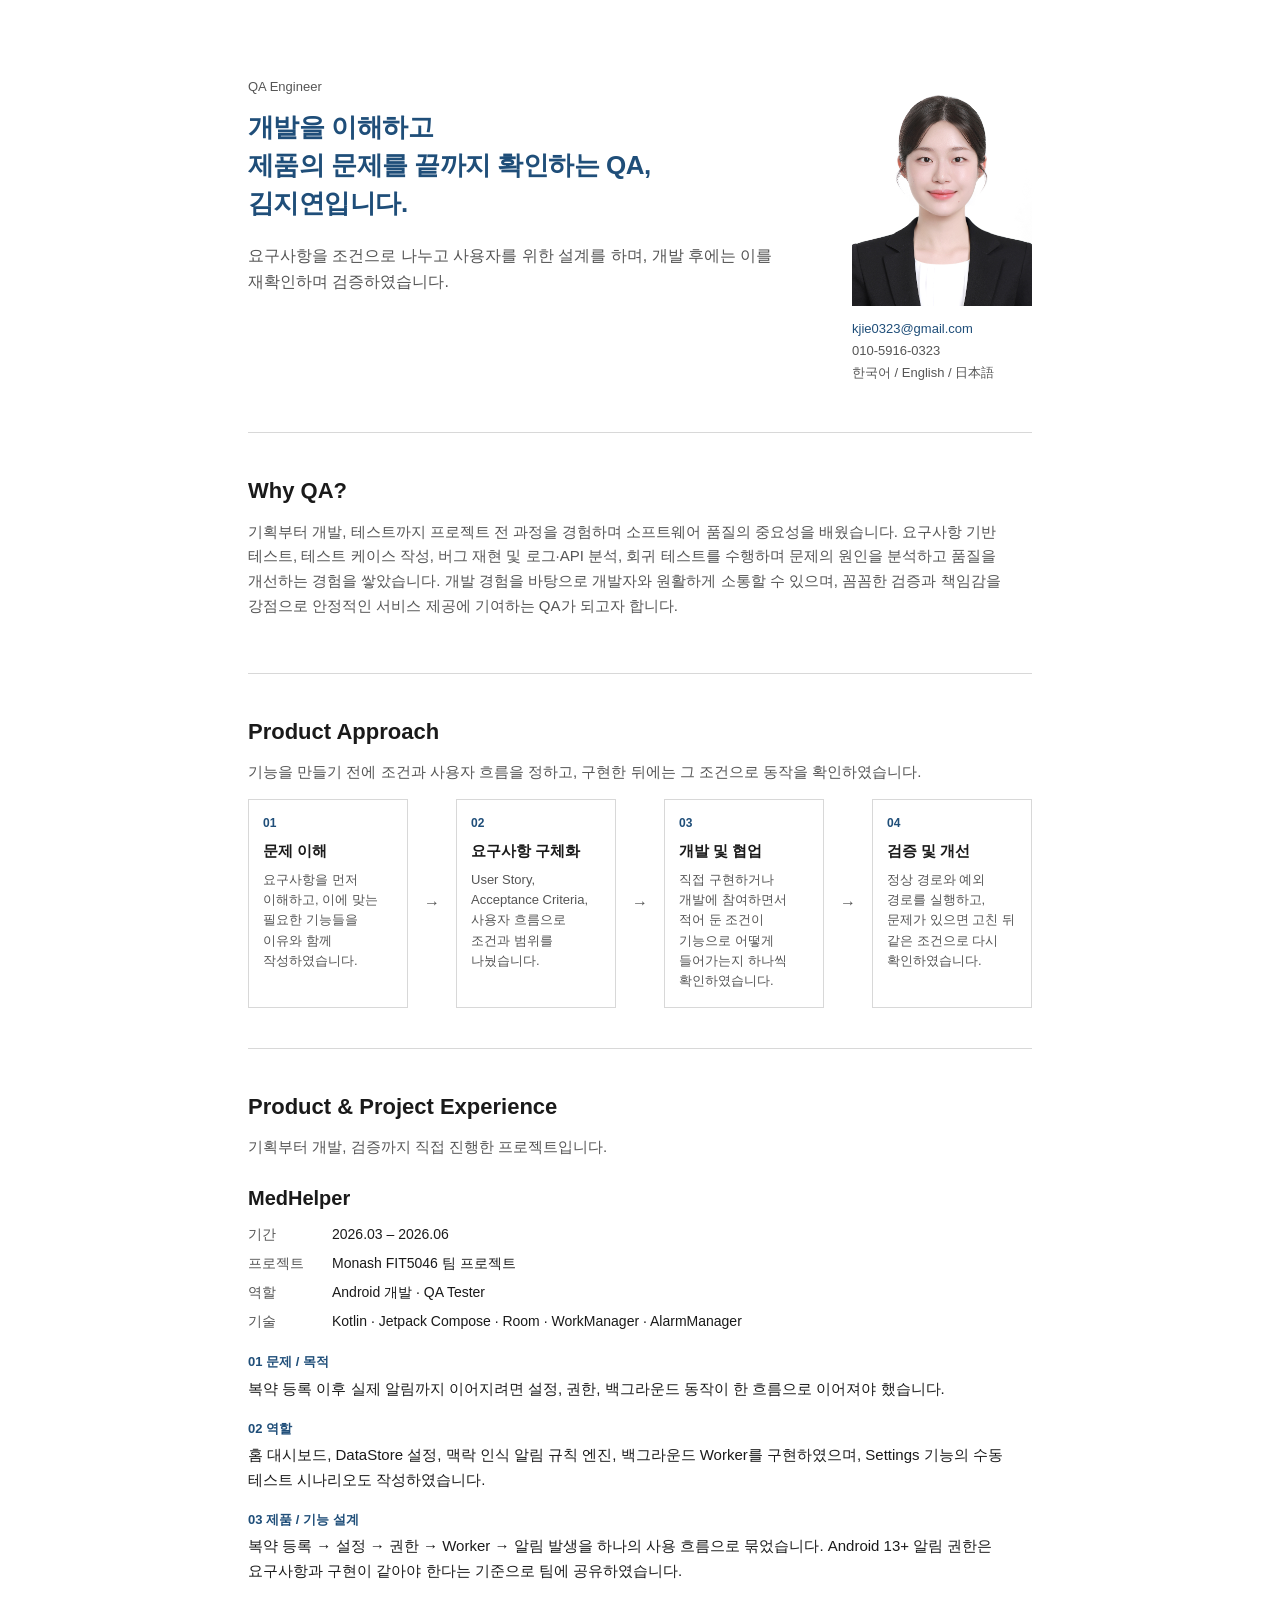
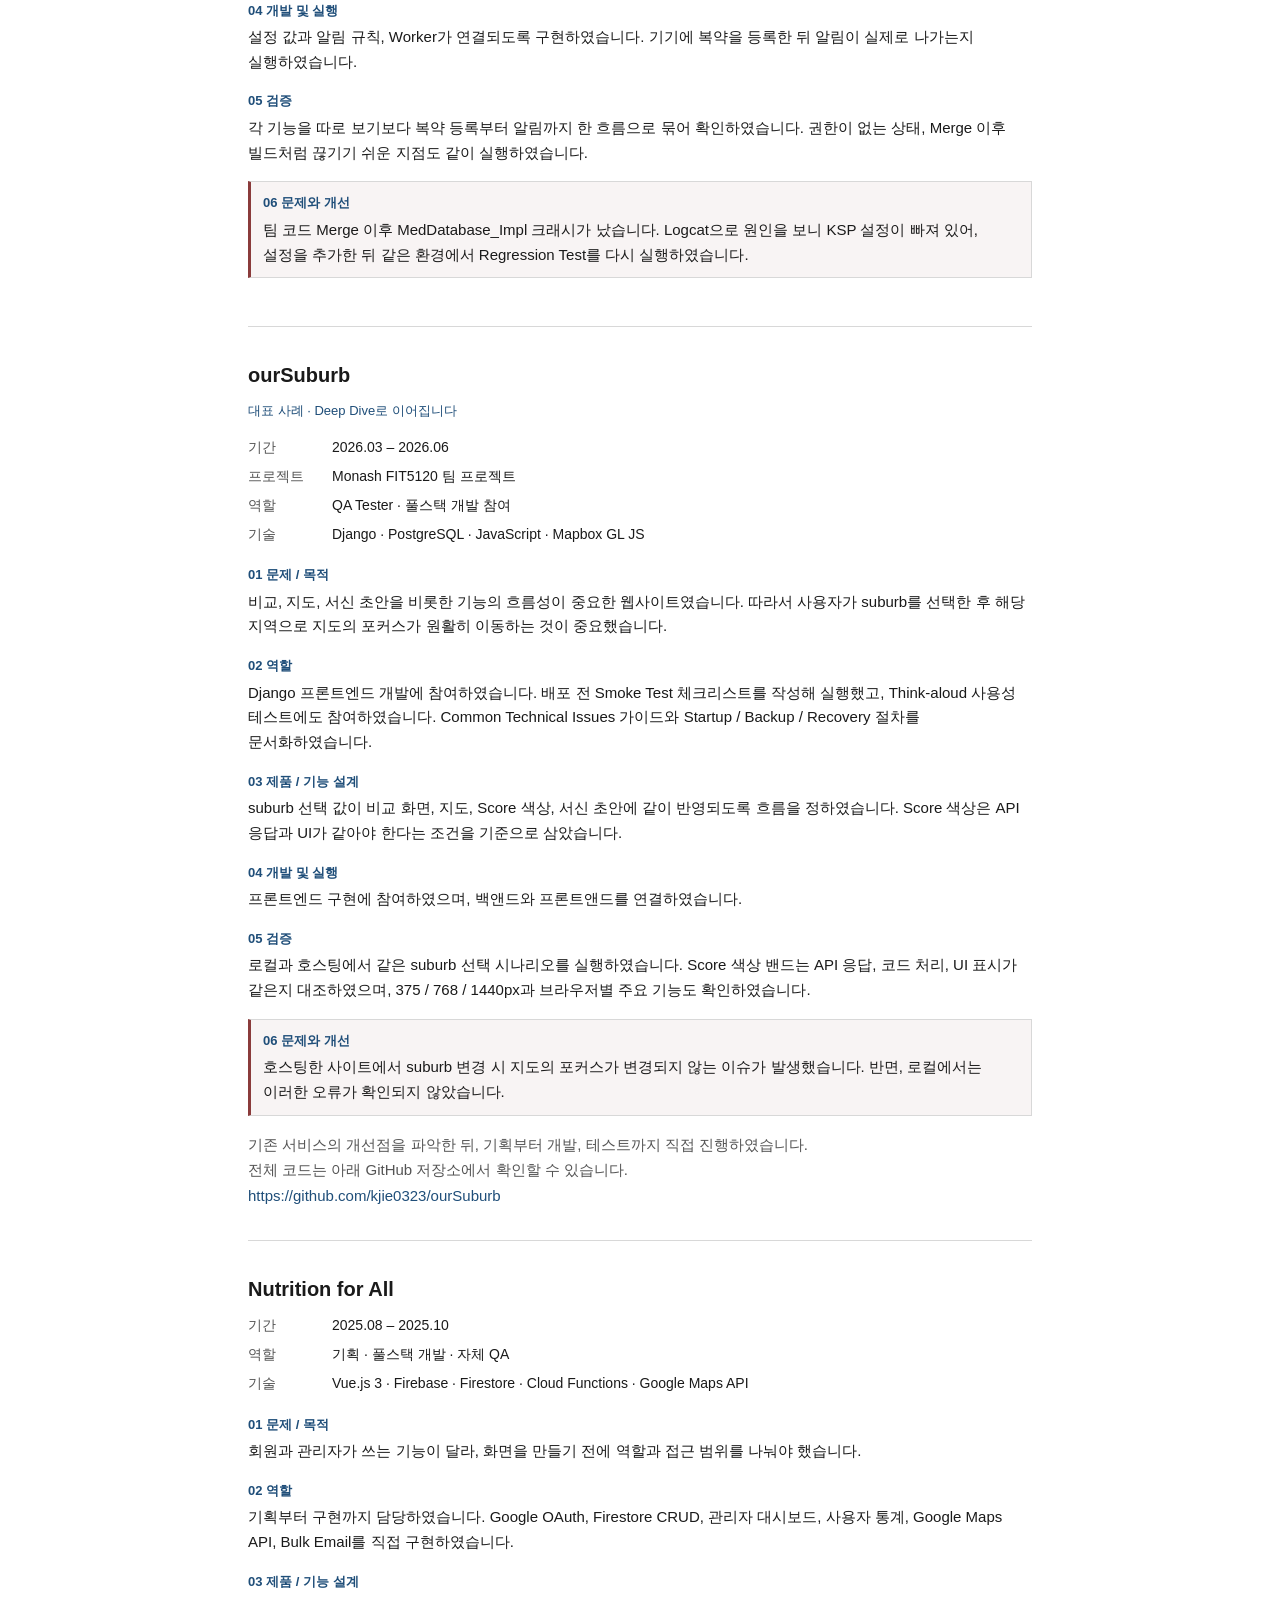
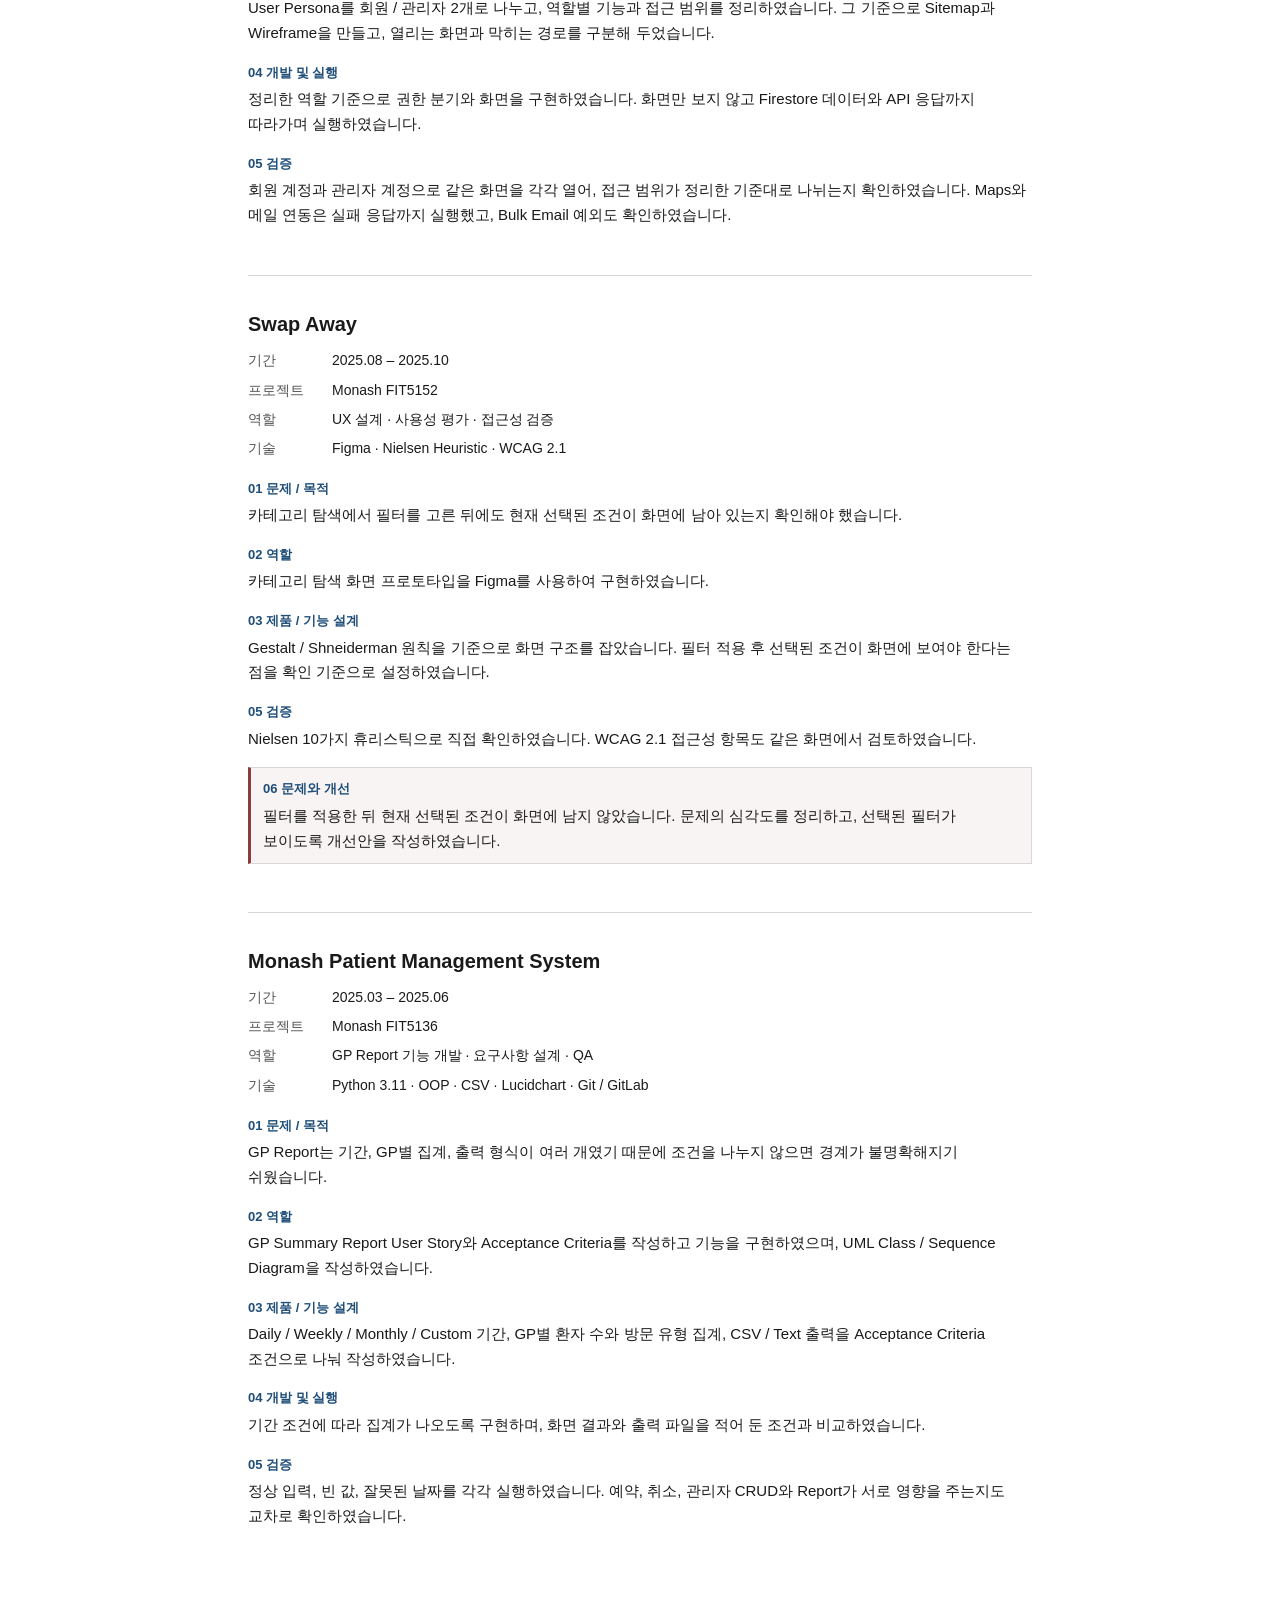
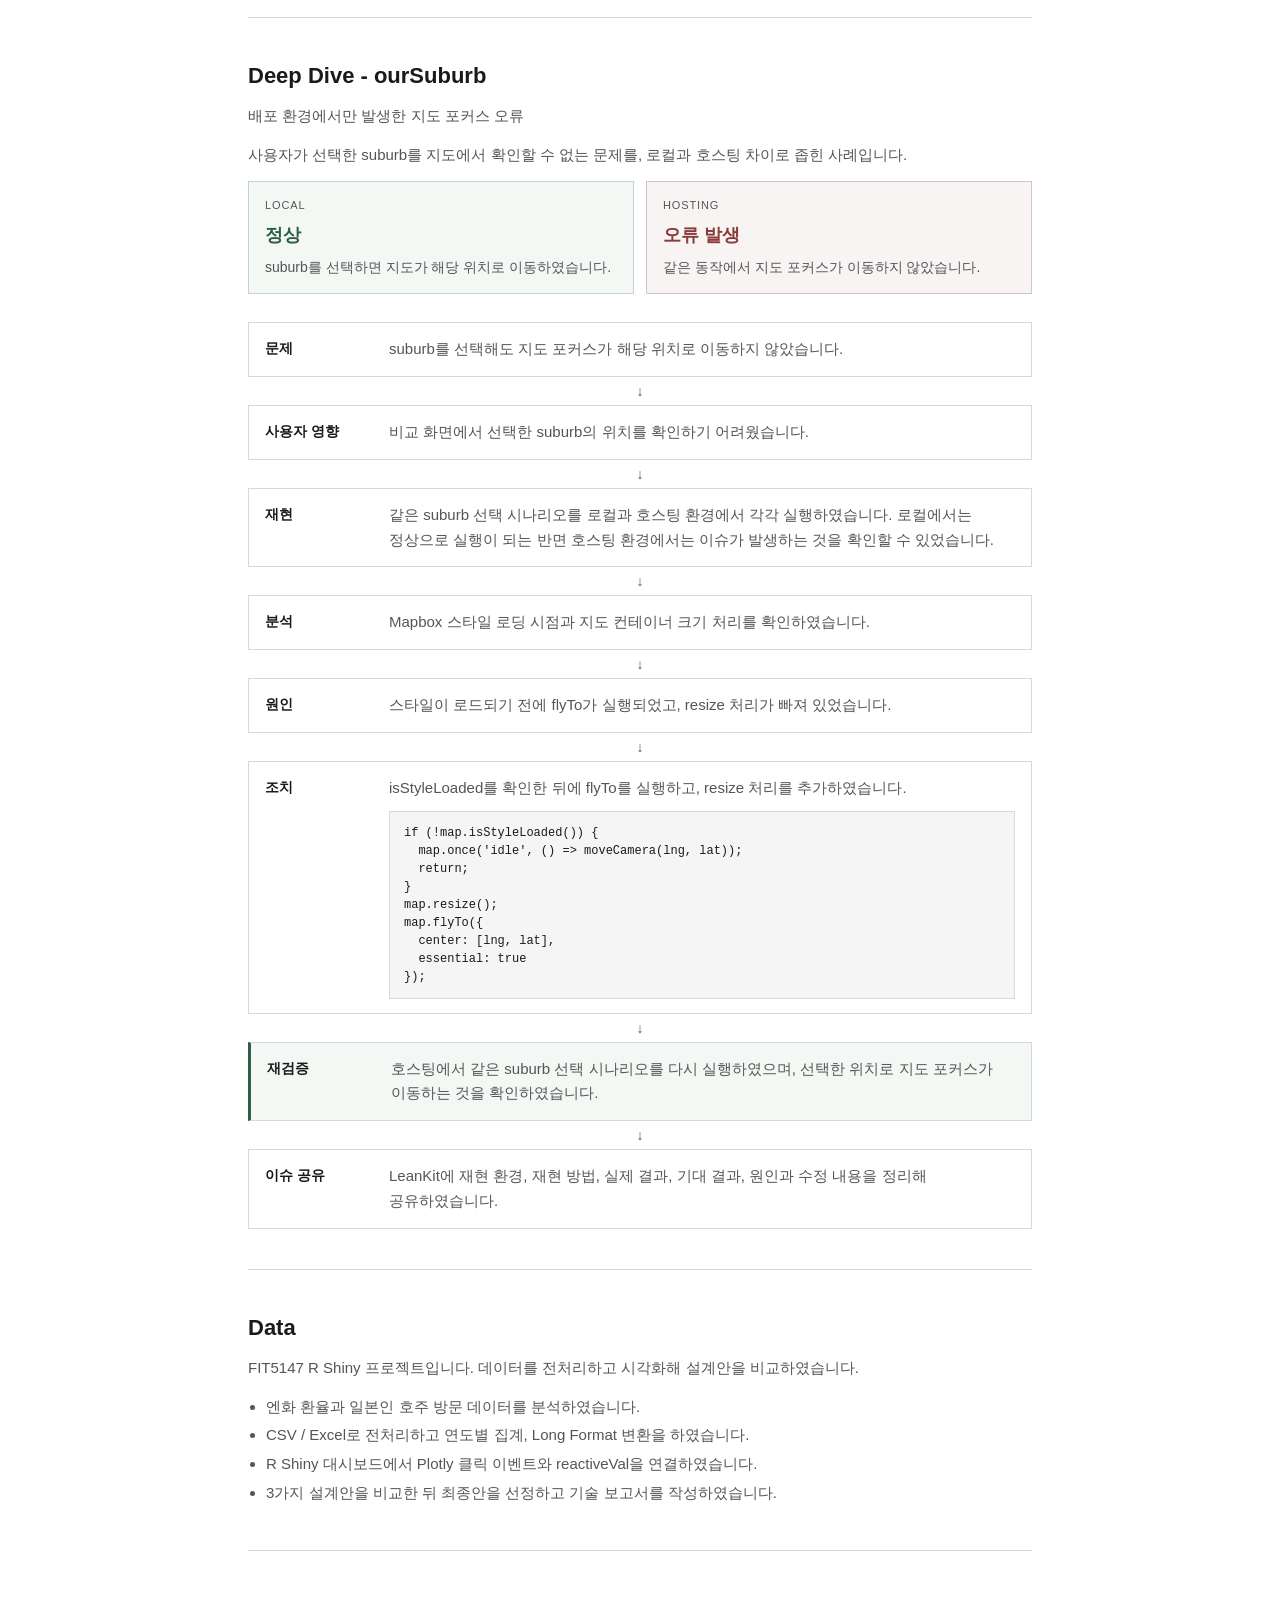
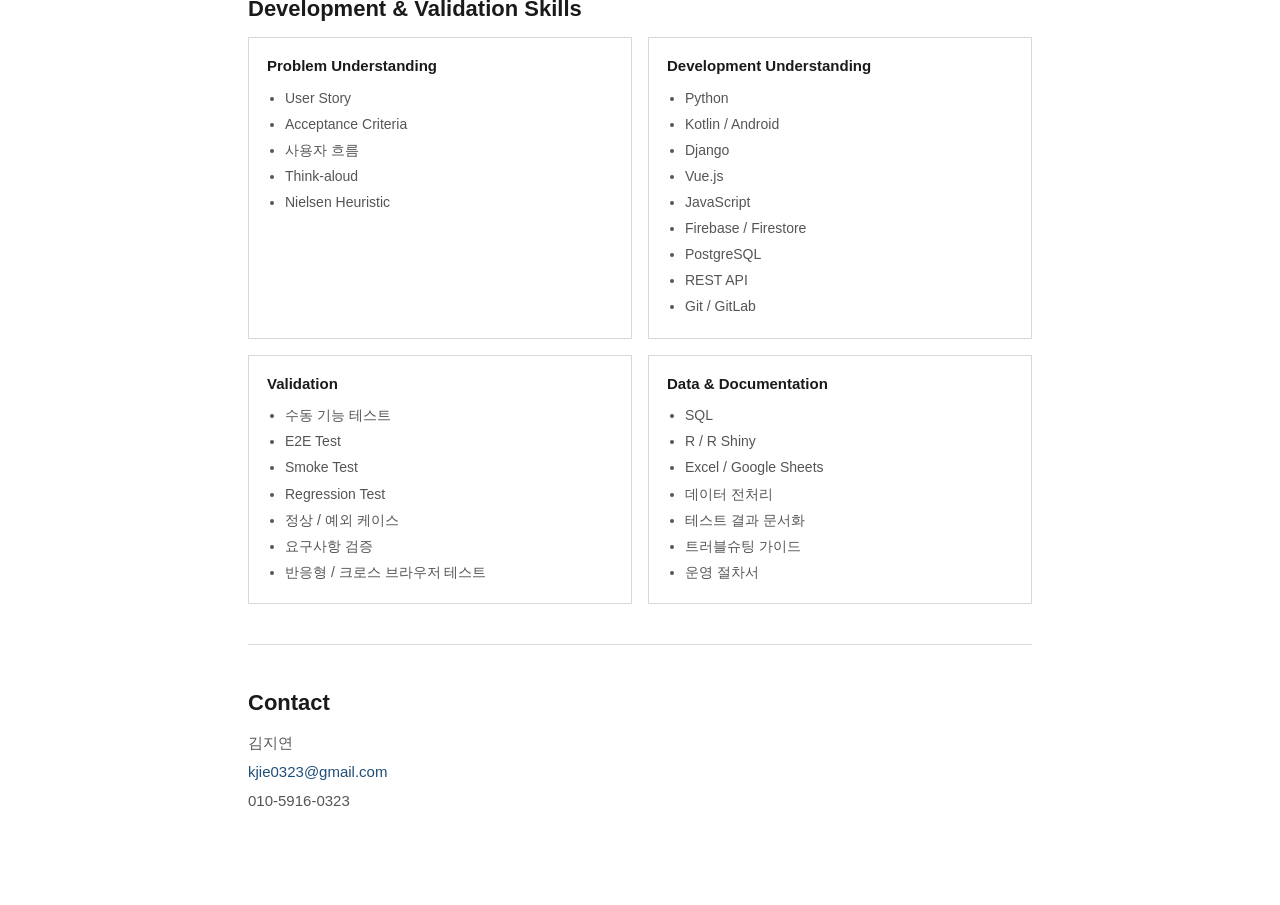
==== po.html @ 4639b654 "Publish the updated QA portfolio with Why QA copy." ====
<!DOCTYPE html>
<html lang="ko">
<head>
  <meta charset="UTF-8">
  <meta name="viewport" content="width=device-width, initial-scale=1">
  <title>김지연 — QA Engineer</title>
  <link rel="stylesheet" href="po.css">
</head>
<body>
  <div class="page">
    <header class="hero">
      <div class="hero-copy">
        <p class="hero-label">QA Engineer</p>
        <h1>개발을 이해하고<br>제품의 문제를 끝까지 확인하는 QA,<br>김지연입니다.</h1>
        <p class="lead">요구사항을 조건으로 나누고 사용자를 위한 설계를 하며, 개발 후에는 이를 재확인하며 검증하였습니다.</p>
      </div>
      <aside class="hero-aside">
        <img src="images/jiyeon.jpg" alt="김지연">
        <ul class="hero-links">
          <li><a href="mailto:kjie0323@gmail.com">kjie0323@gmail.com</a></li>
          <li>010-5916-0323</li>
          <li>한국어 / English / 日本語</li>
        </ul>
      </aside>
    </header>

    <section id="why-qa">
      <h2>Why QA?</h2>
      <p>기획부터 개발, 테스트까지 프로젝트 전 과정을 경험하며 소프트웨어 품질의 중요성을 배웠습니다. 요구사항 기반 테스트, 테스트 케이스 작성, 버그 재현 및 로그·API 분석, 회귀 테스트를 수행하며 문제의 원인을 분석하고 품질을 개선하는 경험을 쌓았습니다. 개발 경험을 바탕으로 개발자와 원활하게 소통할 수 있으며, 꼼꼼한 검증과 책임감을 강점으로 안정적인 서비스 제공에 기여하는 QA가 되고자 합니다.</p>
    </section>

    <section id="approach">
      <h2>Product Approach</h2>
      <p class="intro">기능을 만들기 전에 조건과 사용자 흐름을 정하고, 구현한 뒤에는 그 조건으로 동작을 확인하였습니다.</p>
      <div class="process">
        <div class="process-step">
          <span class="process-num">01</span>
          <h3>문제 이해</h3>
          <p>요구사항을 먼저 이해하고, 이에 맞는 필요한 기능들을 이유와 함께 작성하였습니다.</p>
        </div>
        <div class="process-arrow" aria-hidden="true">→</div>
        <div class="process-step">
          <span class="process-num">02</span>
          <h3>요구사항 구체화</h3>
          <p>User Story, Acceptance Criteria, 사용자 흐름으로 조건과 범위를 나눴습니다.</p>
        </div>
        <div class="process-arrow" aria-hidden="true">→</div>
        <div class="process-step">
          <span class="process-num">03</span>
          <h3>개발 및 협업</h3>
          <p>직접 구현하거나 개발에 참여하면서 적어 둔 조건이 기능으로 어떻게 들어가는지 하나씩 확인하였습니다.</p>
        </div>
        <div class="process-arrow" aria-hidden="true">→</div>
        <div class="process-step">
          <span class="process-num">04</span>
          <h3>검증 및 개선</h3>
          <p>정상 경로와 예외 경로를 실행하고, 문제가 있으면 고친 뒤 같은 조건으로 다시 확인하였습니다.</p>
        </div>
      </div>
    </section>

    <section id="experience">
      <h2>Product &amp; Project Experience</h2>
      <p class="intro">기획부터 개발, 검증까지 직접 진행한 프로젝트입니다.</p>

      <article class="project">
        <h3>MedHelper</h3>
        <dl class="meta">
          <dt>기간</dt><dd>2026.03 – 2026.06</dd>
          <dt>프로젝트</dt><dd>Monash FIT5046 팀 프로젝트</dd>
          <dt>역할</dt><dd>Android 개발 · QA Tester</dd>
          <dt>기술</dt><dd>Kotlin · Jetpack Compose · Room · WorkManager · AlarmManager</dd>
        </dl>
        <div class="block">
          <h4>01 문제 / 목적</h4>
          <p>복약 등록 이후 실제 알림까지 이어지려면 설정, 권한, 백그라운드 동작이 한 흐름으로 이어져야 했습니다.</p>
        </div>
        <div class="block">
          <h4>02 역할</h4>
          <p>홈 대시보드, DataStore 설정, 맥락 인식 알림 규칙 엔진, 백그라운드 Worker를 구현하였으며, Settings 기능의 수동 테스트 시나리오도 작성하였습니다.</p>
        </div>
        <div class="block">
          <h4>03 제품 / 기능 설계</h4>
          <p>복약 등록 → 설정 → 권한 → Worker → 알림 발생을 하나의 사용 흐름으로 묶었습니다. Android 13+ 알림 권한은 요구사항과 구현이 같아야 한다는 기준으로 팀에 공유하였습니다.</p>
        </div>
        <div class="block">
          <h4>04 개발 및 실행</h4>
          <p>설정 값과 알림 규칙, Worker가 연결되도록 구현하였습니다. 기기에 복약을 등록한 뒤 알림이 실제로 나가는지 실행하였습니다.</p>
        </div>
        <div class="block">
          <h4>05 검증</h4>
          <p>각 기능을 따로 보기보다 복약 등록부터 알림까지 한 흐름으로 묶어 확인하였습니다. 권한이 없는 상태, Merge 이후 빌드처럼 끊기기 쉬운 지점도 같이 실행하였습니다.</p>
        </div>
        <div class="block issue">
          <h4>06 문제와 개선</h4>
          <p>팀 코드 Merge 이후 MedDatabase_Impl 크래시가 났습니다. Logcat으로 원인을 보니 KSP 설정이 빠져 있어, 설정을 추가한 뒤 같은 환경에서 Regression Test를 다시 실행하였습니다.</p>
        </div>
      </article>

      <article class="project">
        <h3>ourSuburb</h3>
        <p class="flag">대표 사례 · Deep Dive로 이어집니다</p>
        <dl class="meta">
          <dt>기간</dt><dd>2026.03 – 2026.06</dd>
          <dt>프로젝트</dt><dd>Monash FIT5120 팀 프로젝트</dd>
          <dt>역할</dt><dd>QA Tester · 풀스택 개발 참여</dd>
          <dt>기술</dt><dd>Django · PostgreSQL · JavaScript · Mapbox GL JS</dd>
        </dl>
        <div class="block">
          <h4>01 문제 / 목적</h4>
          <p>비교, 지도, 서신 초안을 비롯한 기능의 흐름성이 중요한 웹사이트였습니다. 따라서 사용자가 suburb를 선택한 후 해당 지역으로 지도의 포커스가 원활히 이동하는 것이 중요했습니다.</p>
        </div>
        <div class="block">
          <h4>02 역할</h4>
          <p>Django 프론트엔드 개발에 참여하였습니다. 배포 전 Smoke Test 체크리스트를 작성해 실행했고, Think-aloud 사용성 테스트에도 참여하였습니다. Common Technical Issues 가이드와 Startup / Backup / Recovery 절차를 문서화하였습니다.</p>
        </div>
        <div class="block">
          <h4>03 제품 / 기능 설계</h4>
          <p>suburb 선택 값이 비교 화면, 지도, Score 색상, 서신 초안에 같이 반영되도록 흐름을 정하였습니다. Score 색상은 API 응답과 UI가 같아야 한다는 조건을 기준으로 삼았습니다.</p>
        </div>
        <div class="block">
          <h4>04 개발 및 실행</h4>
          <p>프론트엔드 구현에 참여하였으며, 백앤드와 프론트앤드를 연결하였습니다.</p>
        </div>
        <div class="block">
          <h4>05 검증</h4>
          <p>로컬과 호스팅에서 같은 suburb 선택 시나리오를 실행하였습니다. Score 색상 밴드는 API 응답, 코드 처리, UI 표시가 같은지 대조하였으며, 375 / 768 / 1440px과 브라우저별 주요 기능도 확인하였습니다.</p>
        </div>
        <div class="block issue">
          <h4>06 문제와 개선</h4>
          <p>호스팅한 사이트에서 suburb 변경 시 지도의 포커스가 변경되지 않는 이슈가 발생했습니다. 반면, 로컬에서는 이러한 오류가 확인되지 않았습니다.</p>
        </div>
        <p class="repo-note">기존 서비스의 개선점을 파악한 뒤, 기획부터 개발, 테스트까지 직접 진행하였습니다.<br>전체 코드는 아래 GitHub 저장소에서 확인할 수 있습니다.<br><a href="https://github.com/kjie0323/ourSuburb">https://github.com/kjie0323/ourSuburb</a></p>
      </article>

      <article class="project">
        <h3>Nutrition for All</h3>
        <dl class="meta">
          <dt>기간</dt><dd>2025.08 – 2025.10</dd>
          <dt>역할</dt><dd>기획 · 풀스택 개발 · 자체 QA</dd>
          <dt>기술</dt><dd>Vue.js 3 · Firebase · Firestore · Cloud Functions · Google Maps API</dd>
        </dl>
        <div class="block">
          <h4>01 문제 / 목적</h4>
          <p>회원과 관리자가 쓰는 기능이 달라, 화면을 만들기 전에 역할과 접근 범위를 나눠야 했습니다.</p>
        </div>
        <div class="block">
          <h4>02 역할</h4>
          <p>기획부터 구현까지 담당하였습니다. Google OAuth, Firestore CRUD, 관리자 대시보드, 사용자 통계, Google Maps API, Bulk Email를 직접 구현하였습니다.</p>
        </div>
        <div class="block">
          <h4>03 제품 / 기능 설계</h4>
          <p>User Persona를 회원 / 관리자 2개로 나누고, 역할별 기능과 접근 범위를 정리하였습니다. 그 기준으로 Sitemap과 Wireframe을 만들고, 열리는 화면과 막히는 경로를 구분해 두었습니다.</p>
        </div>
        <div class="block">
          <h4>04 개발 및 실행</h4>
          <p>정리한 역할 기준으로 권한 분기와 화면을 구현하였습니다. 화면만 보지 않고 Firestore 데이터와 API 응답까지 따라가며 실행하였습니다.</p>
        </div>
        <div class="block">
          <h4>05 검증</h4>
          <p>회원 계정과 관리자 계정으로 같은 화면을 각각 열어, 접근 범위가 정리한 기준대로 나뉘는지 확인하였습니다. Maps와 메일 연동은 실패 응답까지 실행했고, Bulk Email 예외도 확인하였습니다.</p>
        </div>
      </article>

      <article class="project">
        <h3>Swap Away</h3>
        <dl class="meta">
          <dt>기간</dt><dd>2025.08 – 2025.10</dd>
          <dt>프로젝트</dt><dd>Monash FIT5152</dd>
          <dt>역할</dt><dd>UX 설계 · 사용성 평가 · 접근성 검증</dd>
          <dt>기술</dt><dd>Figma · Nielsen Heuristic · WCAG 2.1</dd>
        </dl>
        <div class="block">
          <h4>01 문제 / 목적</h4>
          <p>카테고리 탐색에서 필터를 고른 뒤에도 현재 선택된 조건이 화면에 남아 있는지 확인해야 했습니다.</p>
        </div>
        <div class="block">
          <h4>02 역할</h4>
          <p>카테고리 탐색 화면 프로토타입을 Figma를 사용하여 구현하였습니다.</p>
        </div>
        <div class="block">
          <h4>03 제품 / 기능 설계</h4>
          <p>Gestalt / Shneiderman 원칙을 기준으로 화면 구조를 잡았습니다. 필터 적용 후 선택된 조건이 화면에 보여야 한다는 점을 확인 기준으로 설정하였습니다.</p>
        </div>
        <div class="block">
          <h4>05 검증</h4>
          <p>Nielsen 10가지 휴리스틱으로 직접 확인하였습니다. WCAG 2.1 접근성 항목도 같은 화면에서 검토하였습니다.</p>
        </div>
        <div class="block issue">
          <h4>06 문제와 개선</h4>
          <p>필터를 적용한 뒤 현재 선택된 조건이 화면에 남지 않았습니다. 문제의 심각도를 정리하고, 선택된 필터가 보이도록 개선안을 작성하였습니다.</p>
        </div>
      </article>

      <article class="project">
        <h3>Monash Patient Management System</h3>
        <dl class="meta">
          <dt>기간</dt><dd>2025.03 – 2025.06</dd>
          <dt>프로젝트</dt><dd>Monash FIT5136</dd>
          <dt>역할</dt><dd>GP Report 기능 개발 · 요구사항 설계 · QA</dd>
          <dt>기술</dt><dd>Python 3.11 · OOP · CSV · Lucidchart · Git / GitLab</dd>
        </dl>
        <div class="block">
          <h4>01 문제 / 목적</h4>
          <p>GP Report는 기간, GP별 집계, 출력 형식이 여러 개였기 때문에 조건을 나누지 않으면 경계가 불명확해지기 쉬웠습니다.</p>
        </div>
        <div class="block">
          <h4>02 역할</h4>
          <p>GP Summary Report User Story와 Acceptance Criteria를 작성하고 기능을 구현하였으며, UML Class / Sequence Diagram을 작성하였습니다.</p>
        </div>
        <div class="block">
          <h4>03 제품 / 기능 설계</h4>
          <p>Daily / Weekly / Monthly / Custom 기간, GP별 환자 수와 방문 유형 집계, CSV / Text 출력을 Acceptance Criteria 조건으로 나눠 작성하였습니다.</p>
        </div>
        <div class="block">
          <h4>04 개발 및 실행</h4>
          <p>기간 조건에 따라 집계가 나오도록 구현하며, 화면 결과와 출력 파일을 적어 둔 조건과 비교하였습니다.</p>
        </div>
        <div class="block">
          <h4>05 검증</h4>
          <p>정상 입력, 빈 값, 잘못된 날짜를 각각 실행하였습니다. 예약, 취소, 관리자 CRUD와 Report가 서로 영향을 주는지도 교차로 확인하였습니다.</p>
        </div>
      </article>
    </section>

    <section id="dive">
      <h2>Deep Dive - ourSuburb</h2>
      <p class="intro">배포 환경에서만 발생한 지도 포커스 오류</p>
      <p>사용자가 선택한 suburb를 지도에서 확인할 수 없는 문제를, 로컬과 호스팅 차이로 좁힌 사례입니다.</p>

      <div class="env">
        <div class="env-box ok">
          <span class="env-label">LOCAL</span>
          <strong>정상</strong>
          <p>suburb를 선택하면 지도가 해당 위치로 이동하였습니다.</p>
        </div>
        <div class="env-box bad">
          <span class="env-label">HOSTING</span>
          <strong>오류 발생</strong>
          <p>같은 동작에서 지도 포커스가 이동하지 않았습니다.</p>
        </div>
      </div>

      <div class="flow">
        <div class="flow-item">
          <strong>문제</strong>
          <p>suburb를 선택해도 지도 포커스가 해당 위치로 이동하지 않았습니다.</p>
        </div>
        <div class="flow-arrow" aria-hidden="true">↓</div>
        <div class="flow-item">
          <strong>사용자 영향</strong>
          <p>비교 화면에서 선택한 suburb의 위치를 확인하기 어려웠습니다.</p>
        </div>
        <div class="flow-arrow" aria-hidden="true">↓</div>
        <div class="flow-item">
          <strong>재현</strong>
          <p>같은 suburb 선택 시나리오를 로컬과 호스팅 환경에서 각각 실행하였습니다. 로컬에서는 정상으로 실행이 되는 반면 호스팅 환경에서는 이슈가 발생하는 것을 확인할 수 있었습니다.</p>
        </div>
        <div class="flow-arrow" aria-hidden="true">↓</div>
        <div class="flow-item">
          <strong>분석</strong>
          <p>Mapbox 스타일 로딩 시점과 지도 컨테이너 크기 처리를 확인하였습니다.</p>
        </div>
        <div class="flow-arrow" aria-hidden="true">↓</div>
        <div class="flow-item">
          <strong>원인</strong>
          <p>스타일이 로드되기 전에 flyTo가 실행되었고, resize 처리가 빠져 있었습니다.</p>
        </div>
        <div class="flow-arrow" aria-hidden="true">↓</div>
        <div class="flow-item">
          <strong>조치</strong>
          <div>
            <p>isStyleLoaded를 확인한 뒤에 flyTo를 실행하고, resize 처리를 추가하였습니다.</p>
            <pre>if (!map.isStyleLoaded()) {
  map.once('idle', () => moveCamera(lng, lat));
  return;
}
map.resize();
map.flyTo({
  center: [lng, lat],
  essential: true
});</pre>
          </div>
        </div>
        <div class="flow-arrow" aria-hidden="true">↓</div>
        <div class="flow-item retest">
          <strong>재검증</strong>
          <p>호스팅에서 같은 suburb 선택 시나리오를 다시 실행하였으며, 선택한 위치로 지도 포커스가 이동하는 것을 확인하였습니다.</p>
        </div>
        <div class="flow-arrow" aria-hidden="true">↓</div>
        <div class="flow-item">
          <strong>이슈 공유</strong>
          <p>LeanKit에 재현 환경, 재현 방법, 실제 결과, 기대 결과, 원인과 수정 내용을 정리해 공유하였습니다.</p>
        </div>
      </div>
    </section>

    <section id="data">
      <h2>Data</h2>
      <p class="intro">FIT5147 R Shiny 프로젝트입니다. 데이터를 전처리하고 시각화해 설계안을 비교하였습니다.</p>
      <ul class="plain">
        <li>엔화 환율과 일본인 호주 방문 데이터를 분석하였습니다.</li>
        <li>CSV / Excel로 전처리하고 연도별 집계, Long Format 변환을 하였습니다.</li>
        <li>R Shiny 대시보드에서 Plotly 클릭 이벤트와 reactiveVal을 연결하였습니다.</li>
        <li>3가지 설계안을 비교한 뒤 최종안을 선정하고 기술 보고서를 작성하였습니다.</li>
      </ul>
    </section>

    <section id="skills">
      <h2>Development &amp; Validation Skills</h2>
      <div class="skill-grid">
        <div class="skill-box">
          <h3>Problem Understanding</h3>
          <ul>
            <li>User Story</li>
            <li>Acceptance Criteria</li>
            <li>사용자 흐름</li>
            <li>Think-aloud</li>
            <li>Nielsen Heuristic</li>
          </ul>
        </div>
        <div class="skill-box">
          <h3>Development Understanding</h3>
          <ul>
            <li>Python</li>
            <li>Kotlin / Android</li>
            <li>Django</li>
            <li>Vue.js</li>
            <li>JavaScript</li>
            <li>Firebase / Firestore</li>
            <li>PostgreSQL</li>
            <li>REST API</li>
            <li>Git / GitLab</li>
          </ul>
        </div>
        <div class="skill-box">
          <h3>Validation</h3>
          <ul>
            <li>수동 기능 테스트</li>
            <li>E2E Test</li>
            <li>Smoke Test</li>
            <li>Regression Test</li>
            <li>정상 / 예외 케이스</li>
            <li>요구사항 검증</li>
            <li>반응형 / 크로스 브라우저 테스트</li>
          </ul>
        </div>
        <div class="skill-box">
          <h3>Data &amp; Documentation</h3>
          <ul>
            <li>SQL</li>
            <li>R / R Shiny</li>
            <li>Excel / Google Sheets</li>
            <li>데이터 전처리</li>
            <li>테스트 결과 문서화</li>
            <li>트러블슈팅 가이드</li>
            <li>운영 절차서</li>
          </ul>
        </div>
      </div>
    </section>

    <section id="contact" class="contact">
      <h2>Contact</h2>
      <p>김지연</p>
      <p><a href="mailto:kjie0323@gmail.com">kjie0323@gmail.com</a></p>
      <p>010-5916-0323</p>
    </section>
  </div>
</body>
</html>
---- po.css ----
:root {
  --text: #1a1a1a;
  --muted: #555;
  --line: #d8d8d8;
  --bg: #fff;
  --accent: #1f4e79;
  --code-bg: #f5f5f5;
  --ok: #2c5f45;
  --bad: #8a3b3b;
  --ok-bg: #f4f8f5;
  --bad-bg: #f8f4f4;
}

* { box-sizing: border-box; }

body {
  margin: 0;
  background: var(--bg);
  color: var(--text);
  font-family: "Malgun Gothic", "맑은 고딕", "Apple SD Gothic Neo", sans-serif;
  font-size: 16px;
  line-height: 1.65;
  word-break: keep-all;
}

a {
  color: var(--accent);
  text-decoration: none;
  word-break: break-all;
}
a:hover { text-decoration: underline; }

.page {
  max-width: 840px;
  margin: 0 auto;
  padding: 28px 28px 80px;
}

.hero {
  display: grid;
  grid-template-columns: minmax(0, 1fr) 180px;
  gap: 28px;
  align-items: start;
  padding: 48px 0 16px;
}

.hero-copy { min-width: 0; }

.hero-label {
  margin: 0 0 12px;
  font-size: 13px;
  color: var(--muted);
}

h1 {
  margin: 0 0 20px;
  font-size: 26px;
  font-weight: 700;
  line-height: 1.45;
  letter-spacing: -0.02em;
  color: var(--accent);
}

.lead {
  margin: 0;
  white-space: pre-line;
  color: var(--muted);
  font-size: 16px;
}

.hero-aside { justify-self: end; }

.hero-aside img {
  display: block;
  width: 180px;
  height: 230px;
  object-fit: cover;
  object-position: center 20%;
  background: #f3f3f3;
}

.hero-links {
  margin: 12px 0 0;
  padding: 0;
  list-style: none;
  font-size: 13px;
  color: var(--muted);
  line-height: 1.7;
}

.hero-links li { margin: 0; }

section {
  padding: 40px 0 8px;
  border-top: 1px solid var(--line);
  margin-top: 32px;
}

h2 {
  margin: 0 0 10px;
  font-size: 22px;
  font-weight: 700;
}

.intro,
section > p {
  margin: 0 0 14px;
  color: var(--muted);
  font-size: 15px;
}

.process {
  display: grid;
  grid-template-columns: minmax(0, 1fr) 28px minmax(0, 1fr) 28px minmax(0, 1fr) 28px minmax(0, 1fr);
  gap: 10px;
  align-items: stretch;
}

.process-step {
  min-width: 0;
  display: flex;
  flex-direction: column;
  height: 100%;
  padding: 14px 14px 16px;
  border: 1px solid var(--line);
  box-sizing: border-box;
}

.process-num {
  display: block;
  font-size: 12px;
  font-weight: 700;
  color: var(--accent);
  margin-bottom: 6px;
}

.process-step h3 {
  margin: 0 0 6px;
  font-size: 15px;
}

.process-step p {
  margin: 0;
  font-size: 13px;
  color: var(--muted);
  line-height: 1.55;
}

.process-arrow {
  display: flex;
  align-items: center;
  justify-content: center;
  color: var(--muted);
  font-size: 16px;
  line-height: 1;
  width: 28px;
}

.project {
  padding: 32px 0;
  border-top: 1px solid var(--line);
}

.project:first-of-type {
  border-top: 0;
  margin-top: 0;
  padding-top: 8px;
}

.project h3 {
  margin: 0 0 8px;
  font-size: 20px;
}

.flag {
  margin: 0 0 14px;
  font-size: 13px;
  color: var(--accent);
}

.meta {
  display: grid;
  grid-template-columns: 72px 1fr;
  gap: 6px 12px;
  margin: 0 0 18px;
  font-size: 14px;
}
.meta dt { margin: 0; color: var(--muted); }
.meta dd { margin: 0; }

.block { margin: 0 0 16px; }

.block h4 {
  margin: 0 0 4px;
  font-size: 13px;
  font-weight: 700;
  color: var(--accent);
}

.block p,
.block ul {
  margin: 0;
  font-size: 15px;
}

.block.issue,
.block.retest {
  padding: 10px 12px;
  border: 1px solid var(--line);
}

.block.issue {
  background: var(--bad-bg);
  border-left: 3px solid var(--bad);
}

.block.retest {
  background: var(--ok-bg);
  border-left: 3px solid var(--ok);
}

.repo-note {
  margin: 16px 0 0;
  font-size: 15px;
  color: var(--muted);
  line-height: 1.7;
  word-break: keep-all;
}

.repo-note a {
  display: inline-block;
  word-break: break-all;
  overflow-wrap: anywhere;
}

.env {
  display: grid;
  grid-template-columns: 1fr 1fr;
  gap: 12px;
  margin: 0 0 28px;
}

.env-box {
  border: 1px solid var(--line);
  padding: 14px 16px;
}

.env-label {
  display: block;
  font-size: 11px;
  letter-spacing: 0.08em;
  color: var(--muted);
  margin-bottom: 6px;
}

.env-box strong {
  display: block;
  margin-bottom: 6px;
  font-size: 18px;
}

.env-box p {
  margin: 0;
  font-size: 14px;
  color: var(--muted);
}

.env-box.ok {
  background: var(--ok-bg);
  border-color: #c5d4cb;
}
.env-box.ok strong { color: var(--ok); }

.env-box.bad {
  background: var(--bad-bg);
  border-color: #d4c5c5;
}
.env-box.bad strong { color: var(--bad); }

.flow {
  display: flex;
  flex-direction: column;
  gap: 0;
}

.flow-item {
  display: grid;
  grid-template-columns: 108px 1fr;
  gap: 16px;
  padding: 14px 16px;
  align-items: start;
  width: 100%;
  box-sizing: border-box;
  border: 1px solid var(--line);
}

.flow-item strong { font-size: 14px; }

.flow-item p {
  margin: 0;
  font-size: 15px;
  color: var(--muted);
}

.flow-item > div {
  min-width: 0;
  max-width: 100%;
}

.flow-item.retest {
  background: var(--ok-bg);
  border-left: 3px solid var(--ok);
}

.flow-arrow {
  display: flex;
  align-items: center;
  justify-content: center;
  height: 28px;
  margin: 0;
  color: var(--muted);
  font-size: 14px;
  line-height: 1;
}

pre {
  margin: 10px 0 0;
  padding: 12px 14px;
  background: var(--code-bg);
  border: 1px solid var(--line);
  font-family: ui-monospace, "SF Mono", Menlo, Consolas, monospace;
  font-size: 12px;
  line-height: 1.5;
  overflow-x: auto;
  max-width: 100%;
  color: var(--text);
  word-break: normal;
  overflow-wrap: normal;
  white-space: pre;
}

.plain {
  margin: 0;
  padding-left: 18px;
  color: var(--muted);
  font-size: 15px;
}
.plain li { margin: 4px 0; }

.skill-grid {
  display: grid;
  grid-template-columns: 1fr 1fr;
  gap: 16px;
  align-items: stretch;
}

.skill-box {
  border: 1px solid var(--line);
  padding: 16px 18px;
  box-sizing: border-box;
  height: 100%;
}

.skill-grid h3 {
  margin: 0 0 8px;
  font-size: 15px;
}

.skill-grid ul {
  margin: 0;
  padding-left: 18px;
  font-size: 14px;
  color: var(--muted);
}

.skill-grid li { margin: 3px 0; }

.contact p {
  margin: 4px 0;
  font-size: 15px;
}

@media print {
  @page { size: A4; margin: 12mm 13mm 12mm; }
  body { -webkit-print-color-adjust: exact; print-color-adjust: exact; }
  .page { max-width: none; padding: 0; }
  a { text-decoration: none; }
  h1 { font-size: 22px; }
  .hero { grid-template-columns: minmax(0, 1fr) 150px; gap: 20px; }
  .hero-aside img { width: 150px; height: 190px; }

  h2 {
    break-after: avoid;
    page-break-after: avoid;
  }

  .project,
  #approach,
  .process,
  #data,
  #contact,
  .skill-box,
  .flow-item,
  .env {
    break-inside: avoid;
    page-break-inside: avoid;
  }

  #data,
  #skills,
  #contact {
    padding: 20px 0 4px;
    margin-top: 14px;
  }

  .skill-grid { gap: 10px; }
  .skill-box { padding: 10px 12px; }
}

@media (max-width: 800px) {
  .process {
    grid-template-columns: 1fr;
    gap: 0;
  }
  .process-step { padding: 14px 14px 16px; }
  .process-arrow {
    width: 28px;
    height: 28px;
    justify-self: center;
    transform: rotate(90deg);
  }
}

@media (max-width: 640px) {
  .page { padding: 20px 18px 64px; }
  .hero {
    grid-template-columns: 1fr;
    gap: 24px;
  }
  .hero-aside { justify-self: start; }
  .hero-aside img {
    width: 180px;
    height: 230px;
  }
  h1 { font-size: 26px; }
  .env { grid-template-columns: 1fr; }
  .flow-item {
    grid-template-columns: 1fr;
    gap: 6px;
  }
  .flow-arrow { padding-left: 0; }
  .skill-grid { grid-template-columns: 1fr; gap: 16px; }
  .meta { grid-template-columns: 56px 1fr; }
}
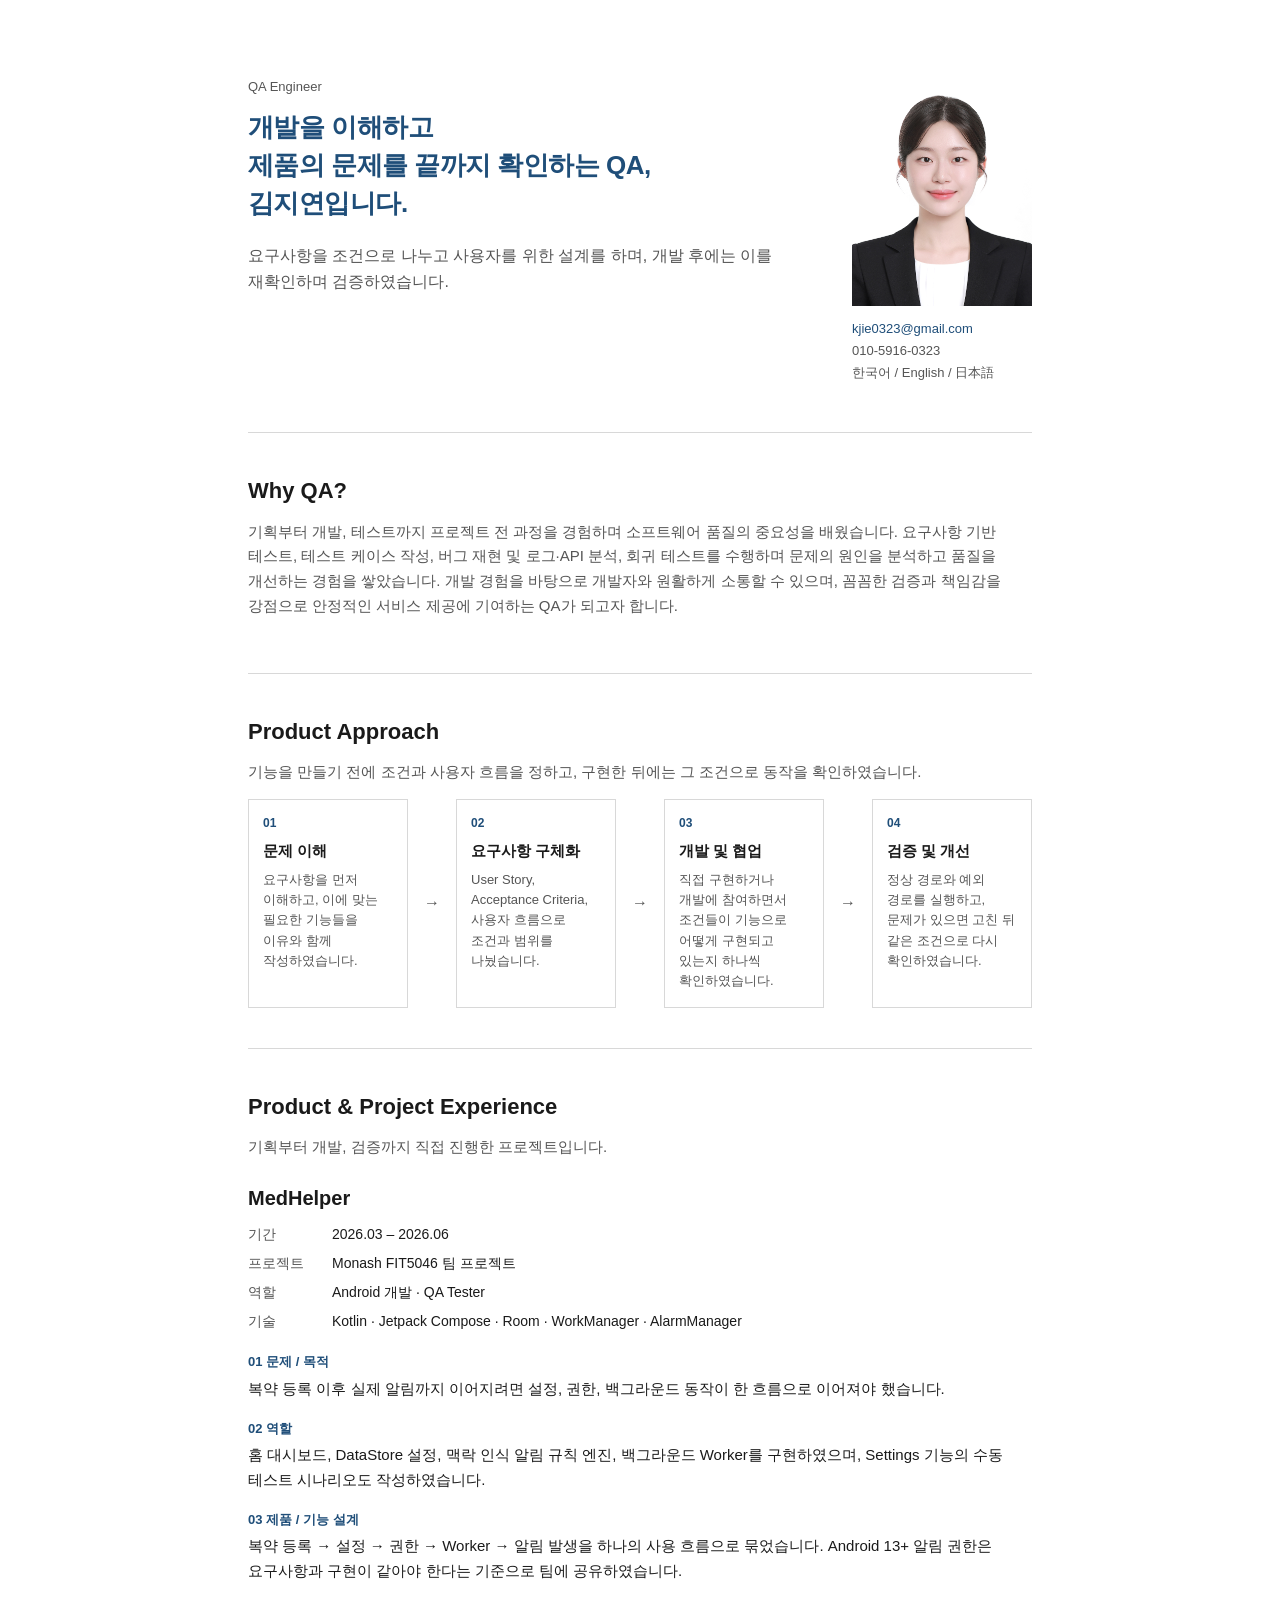
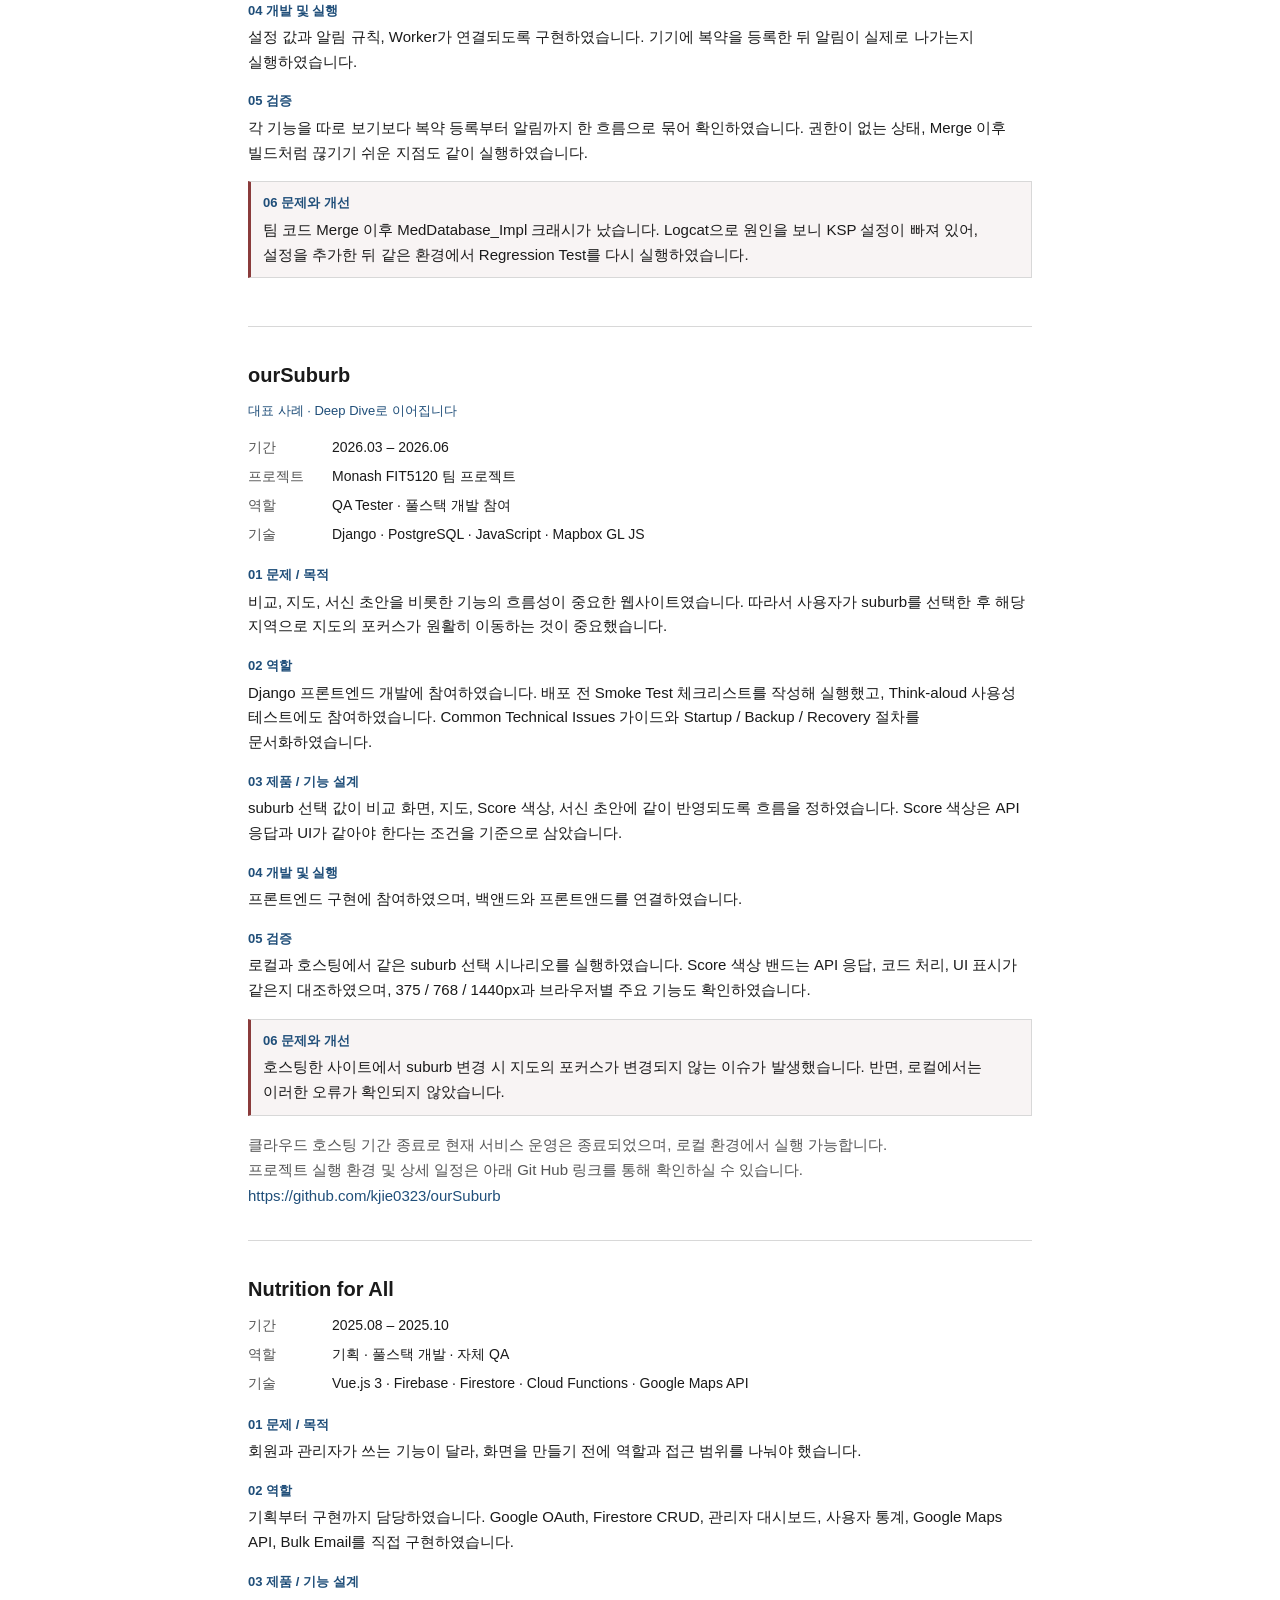
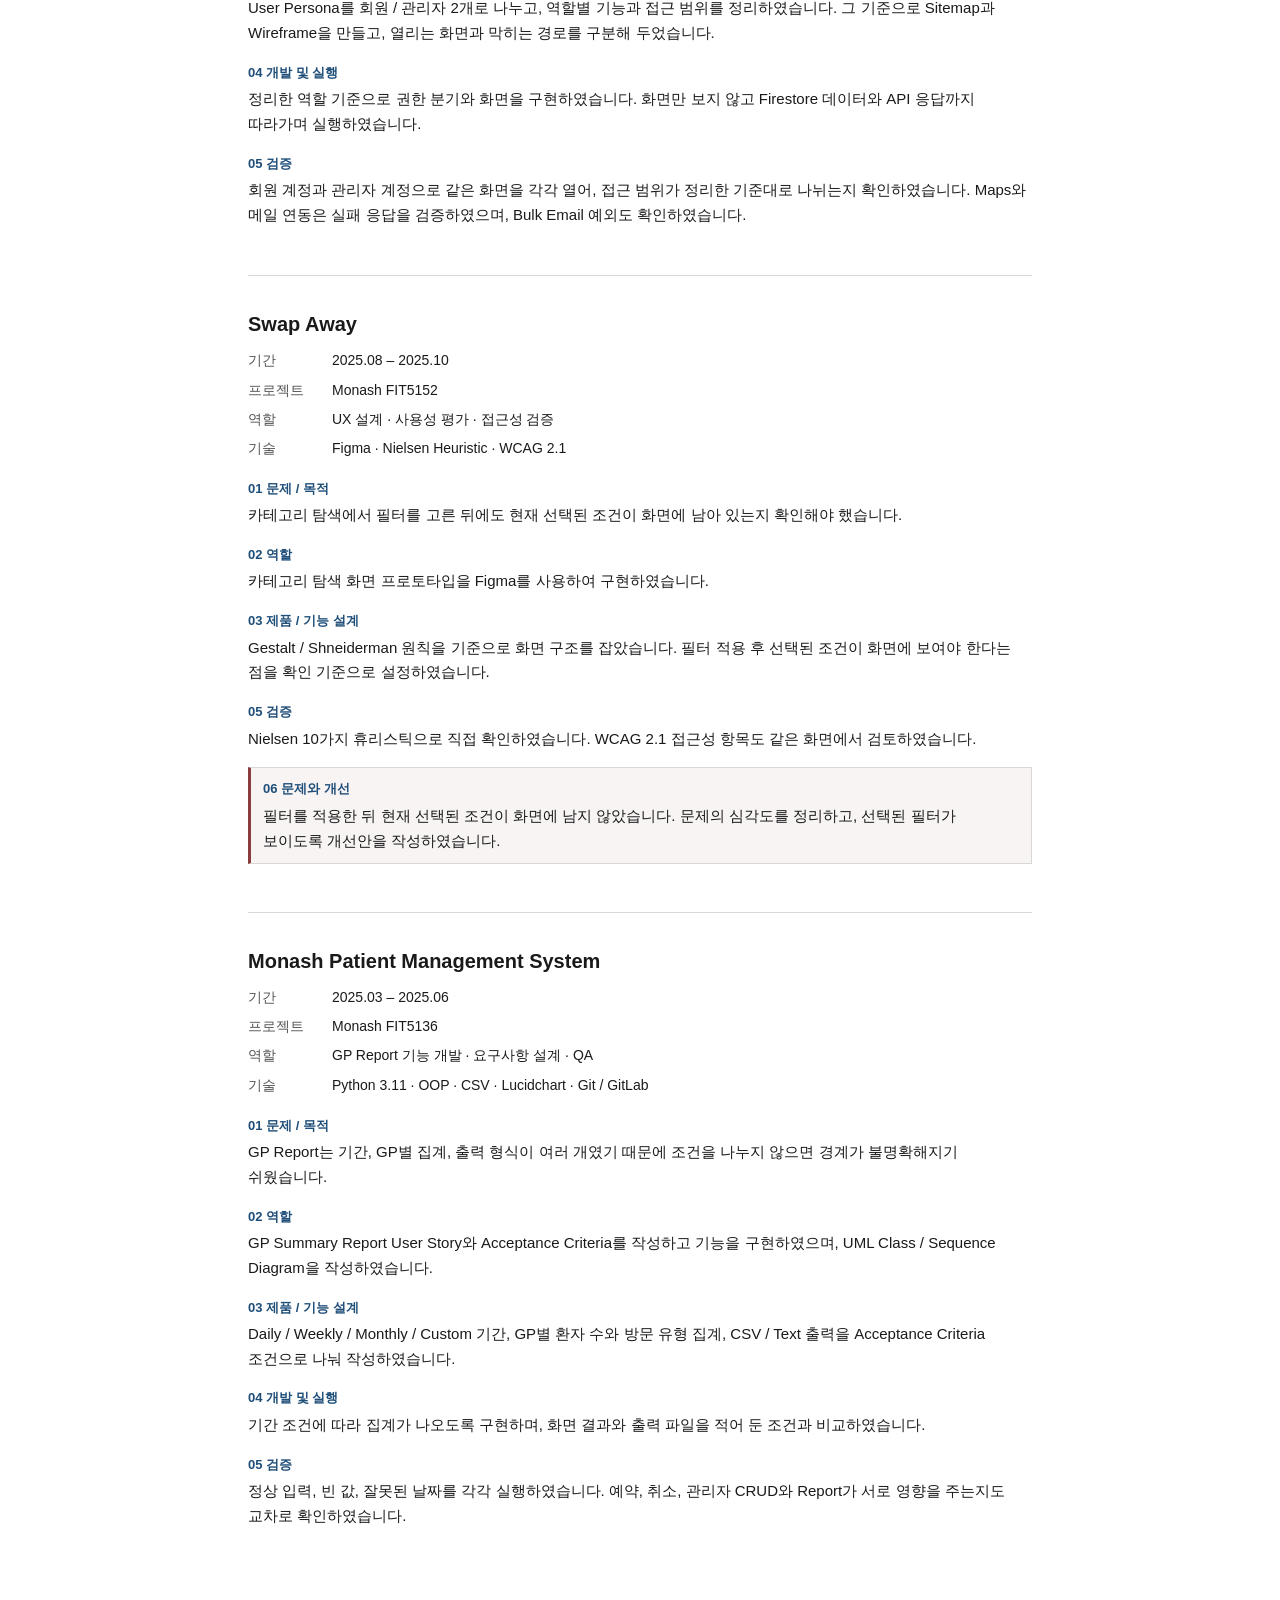
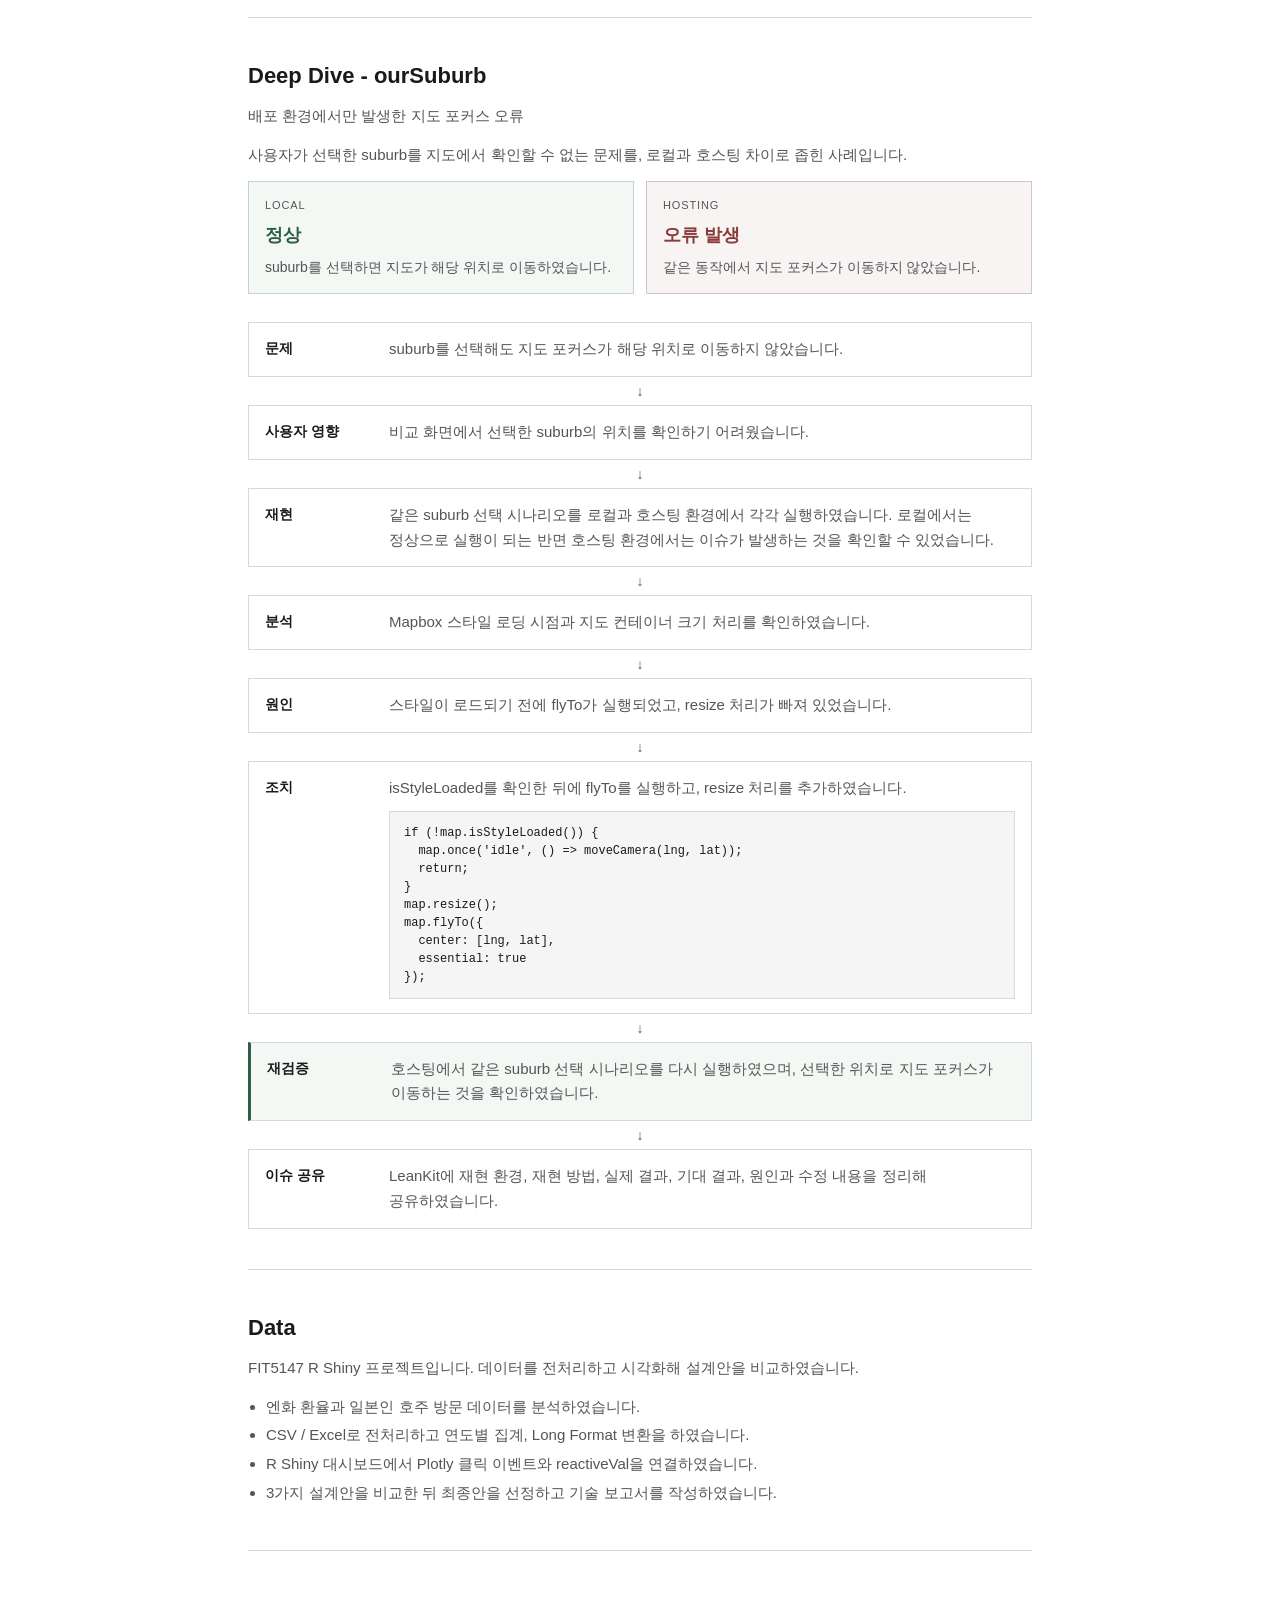
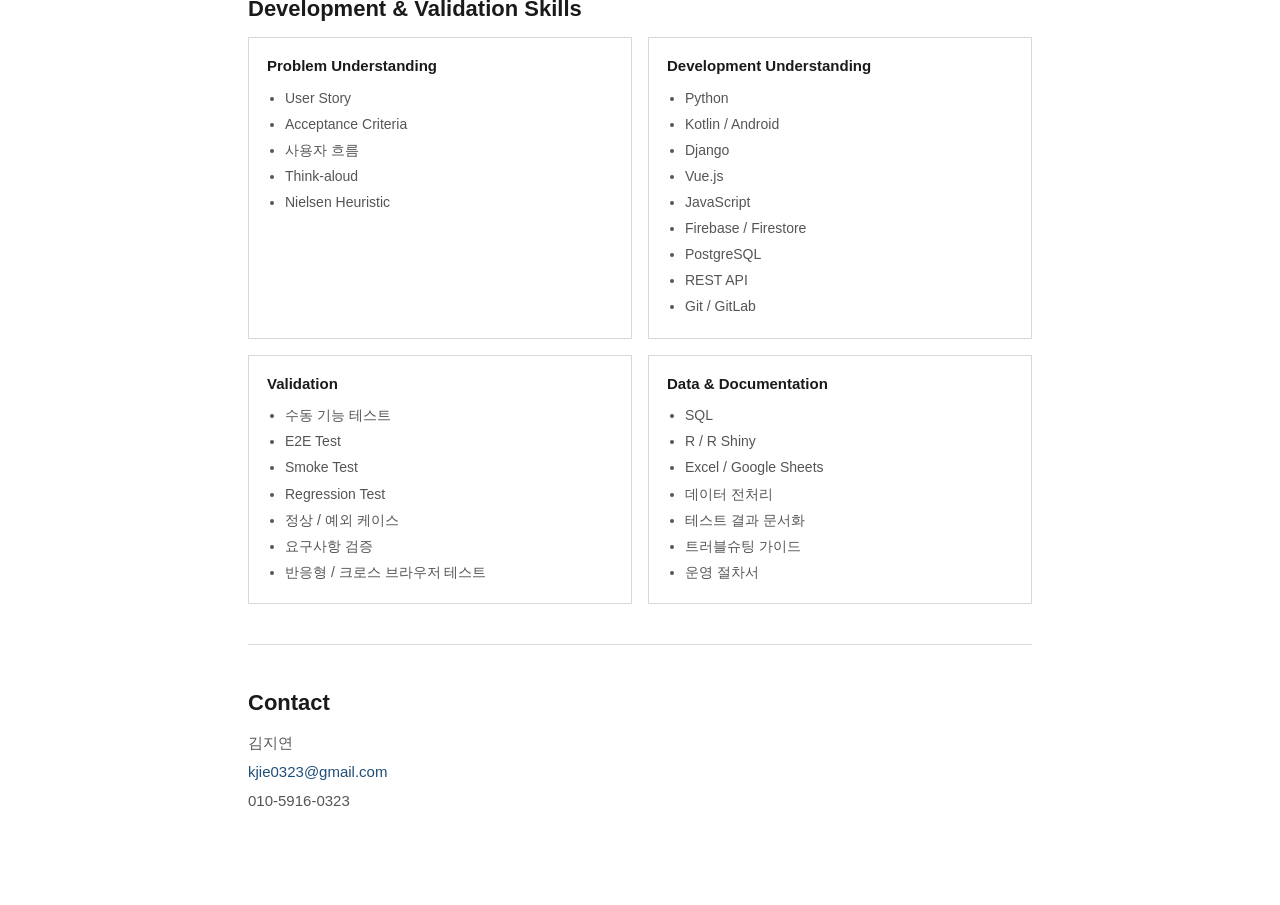
==== commit 91bfeaed: "Update ourSuburb hosting note and a few verification sentences." ====
--- a/po.html
+++ b/po.html
@@ -48,7 +48,7 @@
         <div class="process-step">
           <span class="process-num">03</span>
           <h3>개발 및 협업</h3>
-          <p>직접 구현하거나 개발에 참여하면서 적어 둔 조건이 기능으로 어떻게 들어가는지 하나씩 확인하였습니다.</p>
+          <p>직접 구현하거나 개발에 참여하면서 조건들이 기능으로 어떻게 구현되고 있는지 하나씩 확인하였습니다.</p>
         </div>
         <div class="process-arrow" aria-hidden="true">→</div>
         <div class="process-step">
@@ -130,7 +130,7 @@
           <h4>06 문제와 개선</h4>
           <p>호스팅한 사이트에서 suburb 변경 시 지도의 포커스가 변경되지 않는 이슈가 발생했습니다. 반면, 로컬에서는 이러한 오류가 확인되지 않았습니다.</p>
         </div>
-        <p class="repo-note">기존 서비스의 개선점을 파악한 뒤, 기획부터 개발, 테스트까지 직접 진행하였습니다.<br>전체 코드는 아래 GitHub 저장소에서 확인할 수 있습니다.<br><a href="https://github.com/kjie0323/ourSuburb">https://github.com/kjie0323/ourSuburb</a></p>
+        <p class="repo-note">클라우드 호스팅 기간 종료로 현재 서비스 운영은 종료되었으며, 로컬 환경에서 실행 가능합니다.<br>프로젝트 실행 환경 및 상세 일정은 아래 Git Hub 링크를 통해 확인하실 수 있습니다.<br><a href="https://github.com/kjie0323/ourSuburb">https://github.com/kjie0323/ourSuburb</a></p>
       </article>
 
       <article class="project">
@@ -158,7 +158,7 @@
         </div>
         <div class="block">
           <h4>05 검증</h4>
-          <p>회원 계정과 관리자 계정으로 같은 화면을 각각 열어, 접근 범위가 정리한 기준대로 나뉘는지 확인하였습니다. Maps와 메일 연동은 실패 응답까지 실행했고, Bulk Email 예외도 확인하였습니다.</p>
+          <p>회원 계정과 관리자 계정으로 같은 화면을 각각 열어, 접근 범위가 정리한 기준대로 나뉘는지 확인하였습니다. Maps와 메일 연동은 실패 응답을 검증하였으며, Bulk Email 예외도 확인하였습니다.</p>
         </div>
       </article>
 
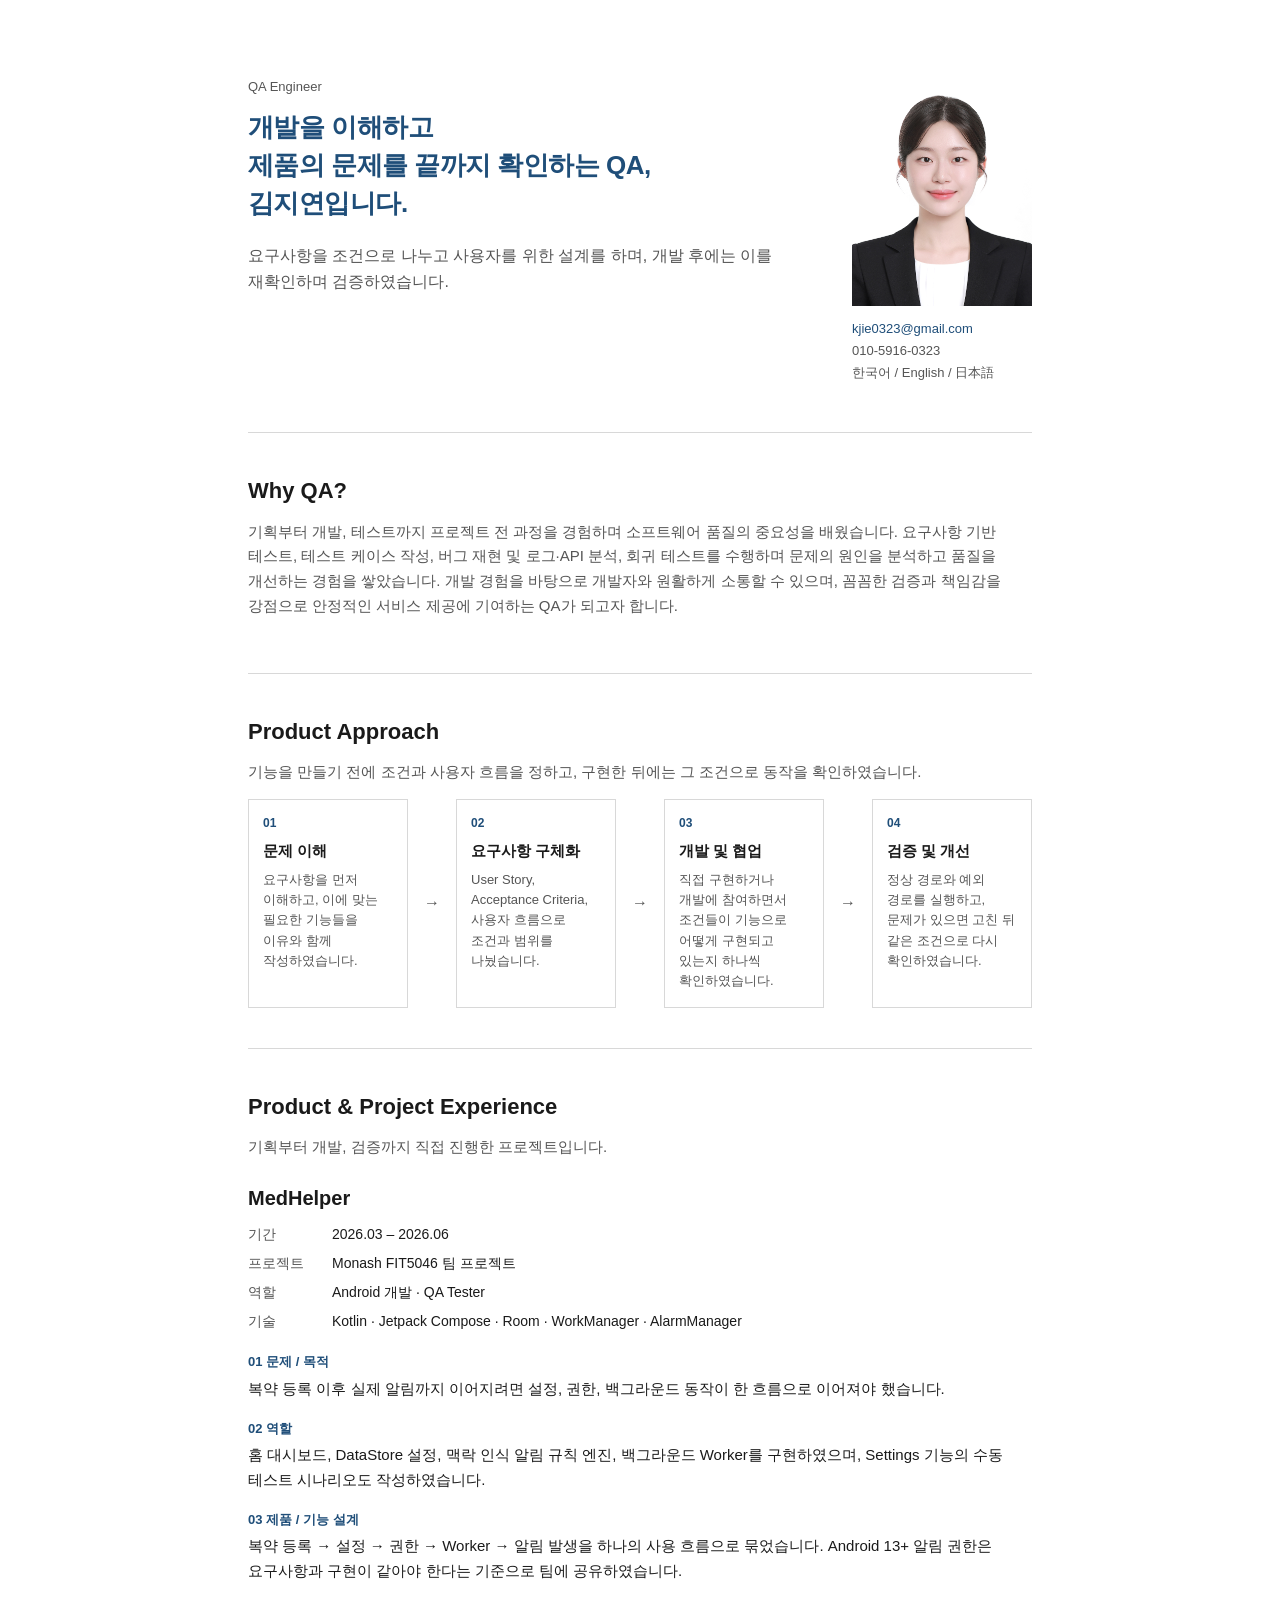
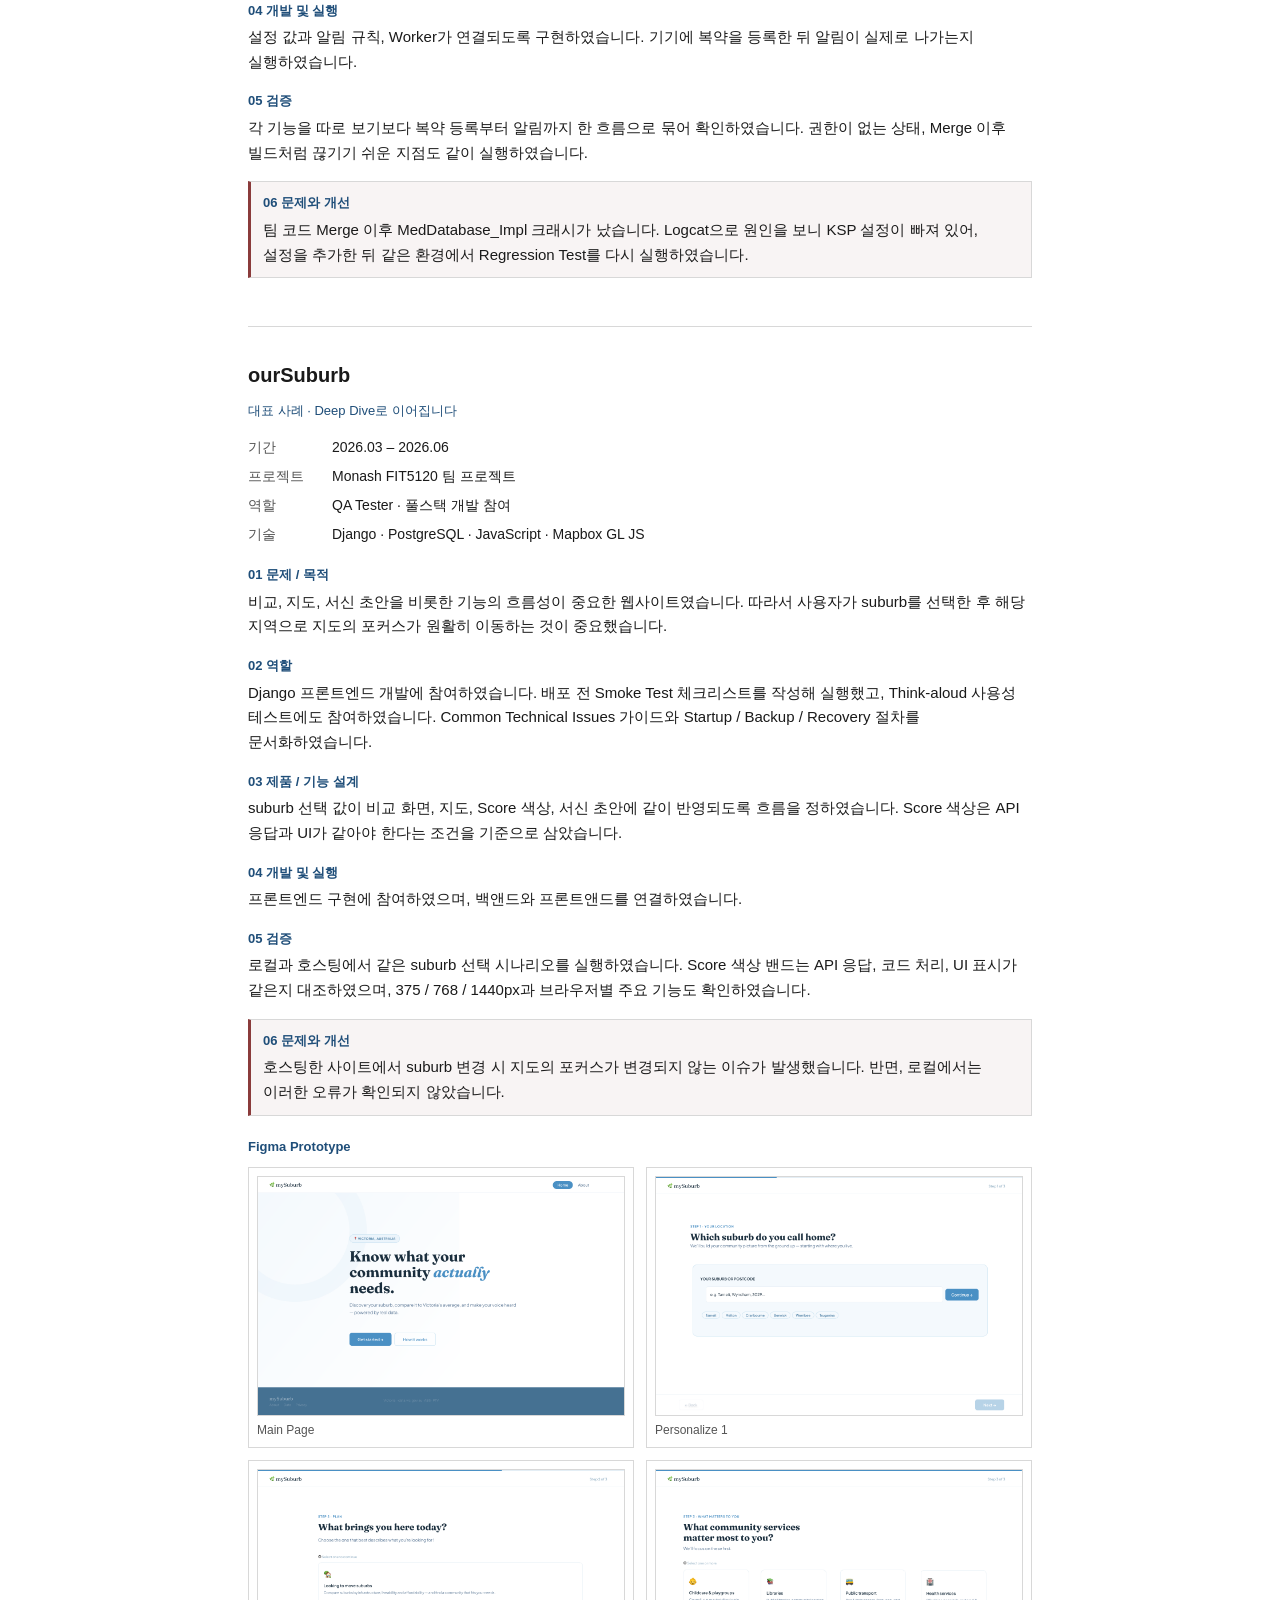
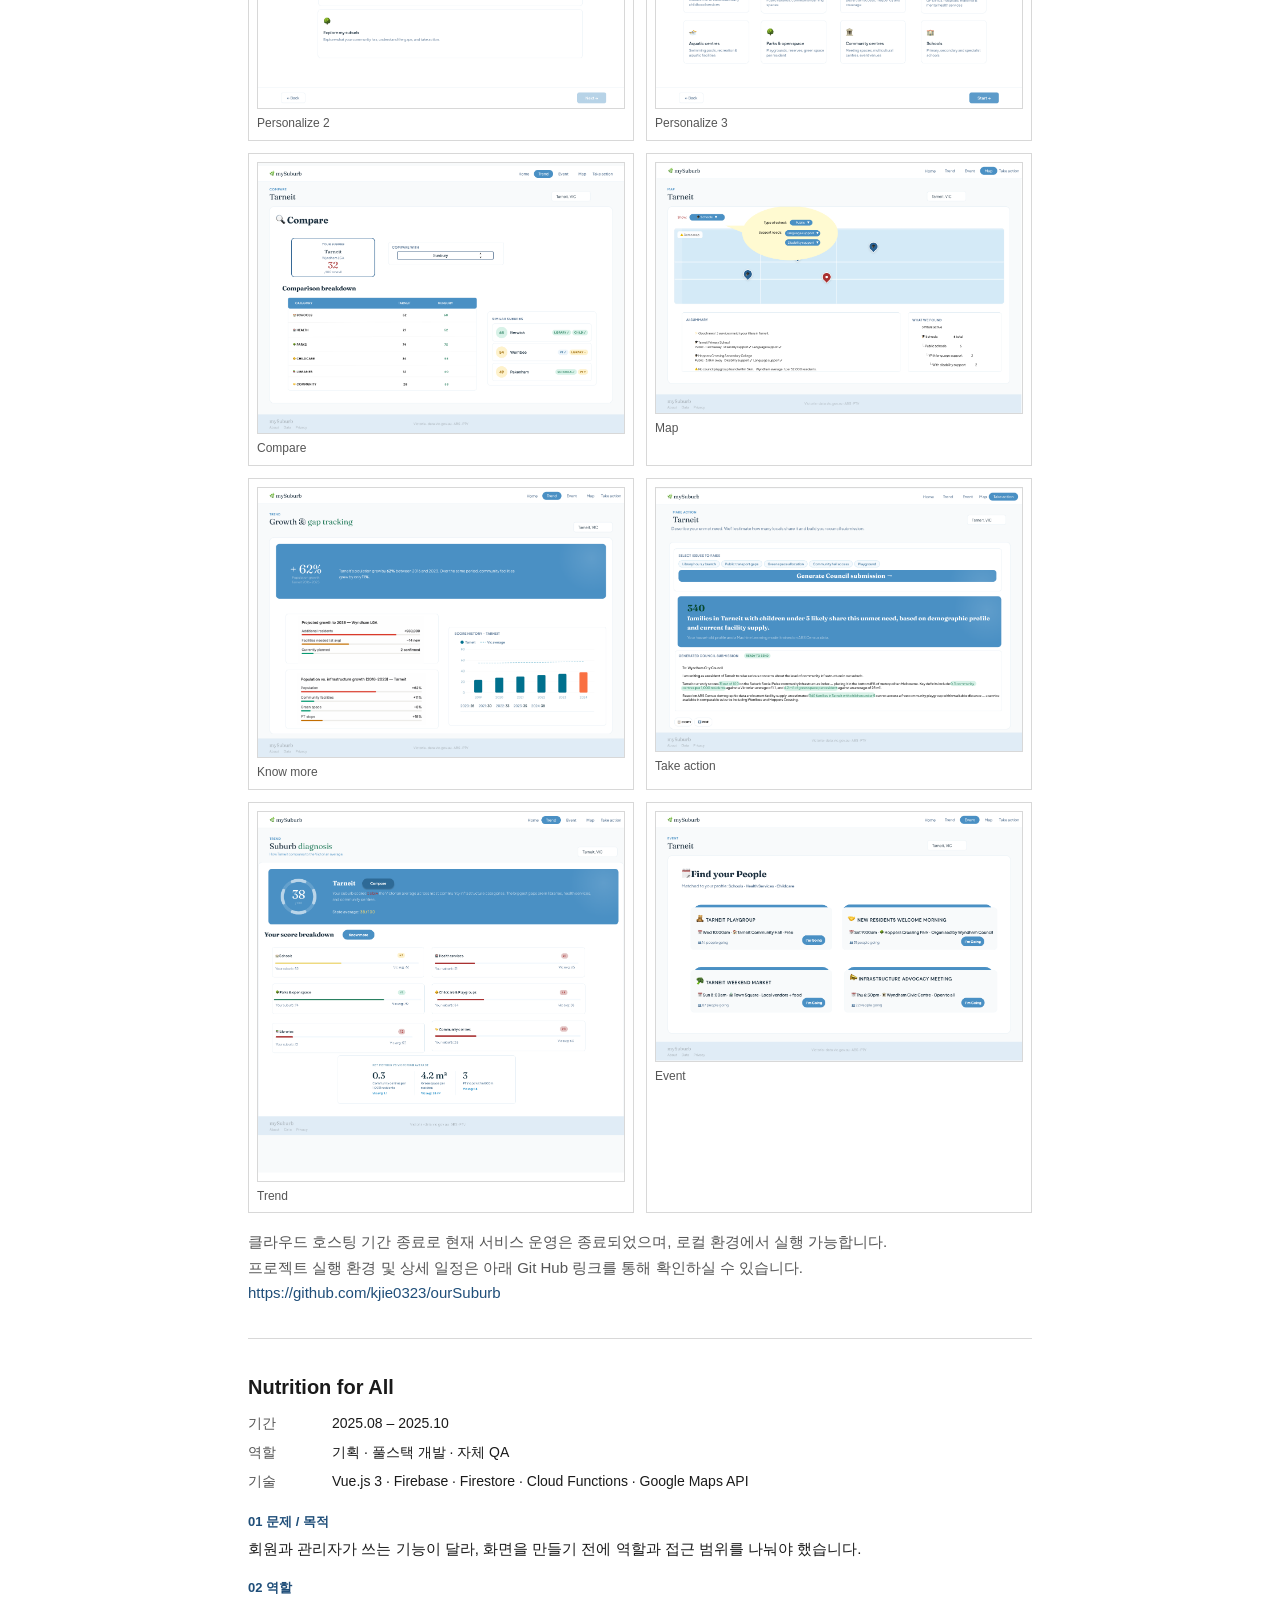
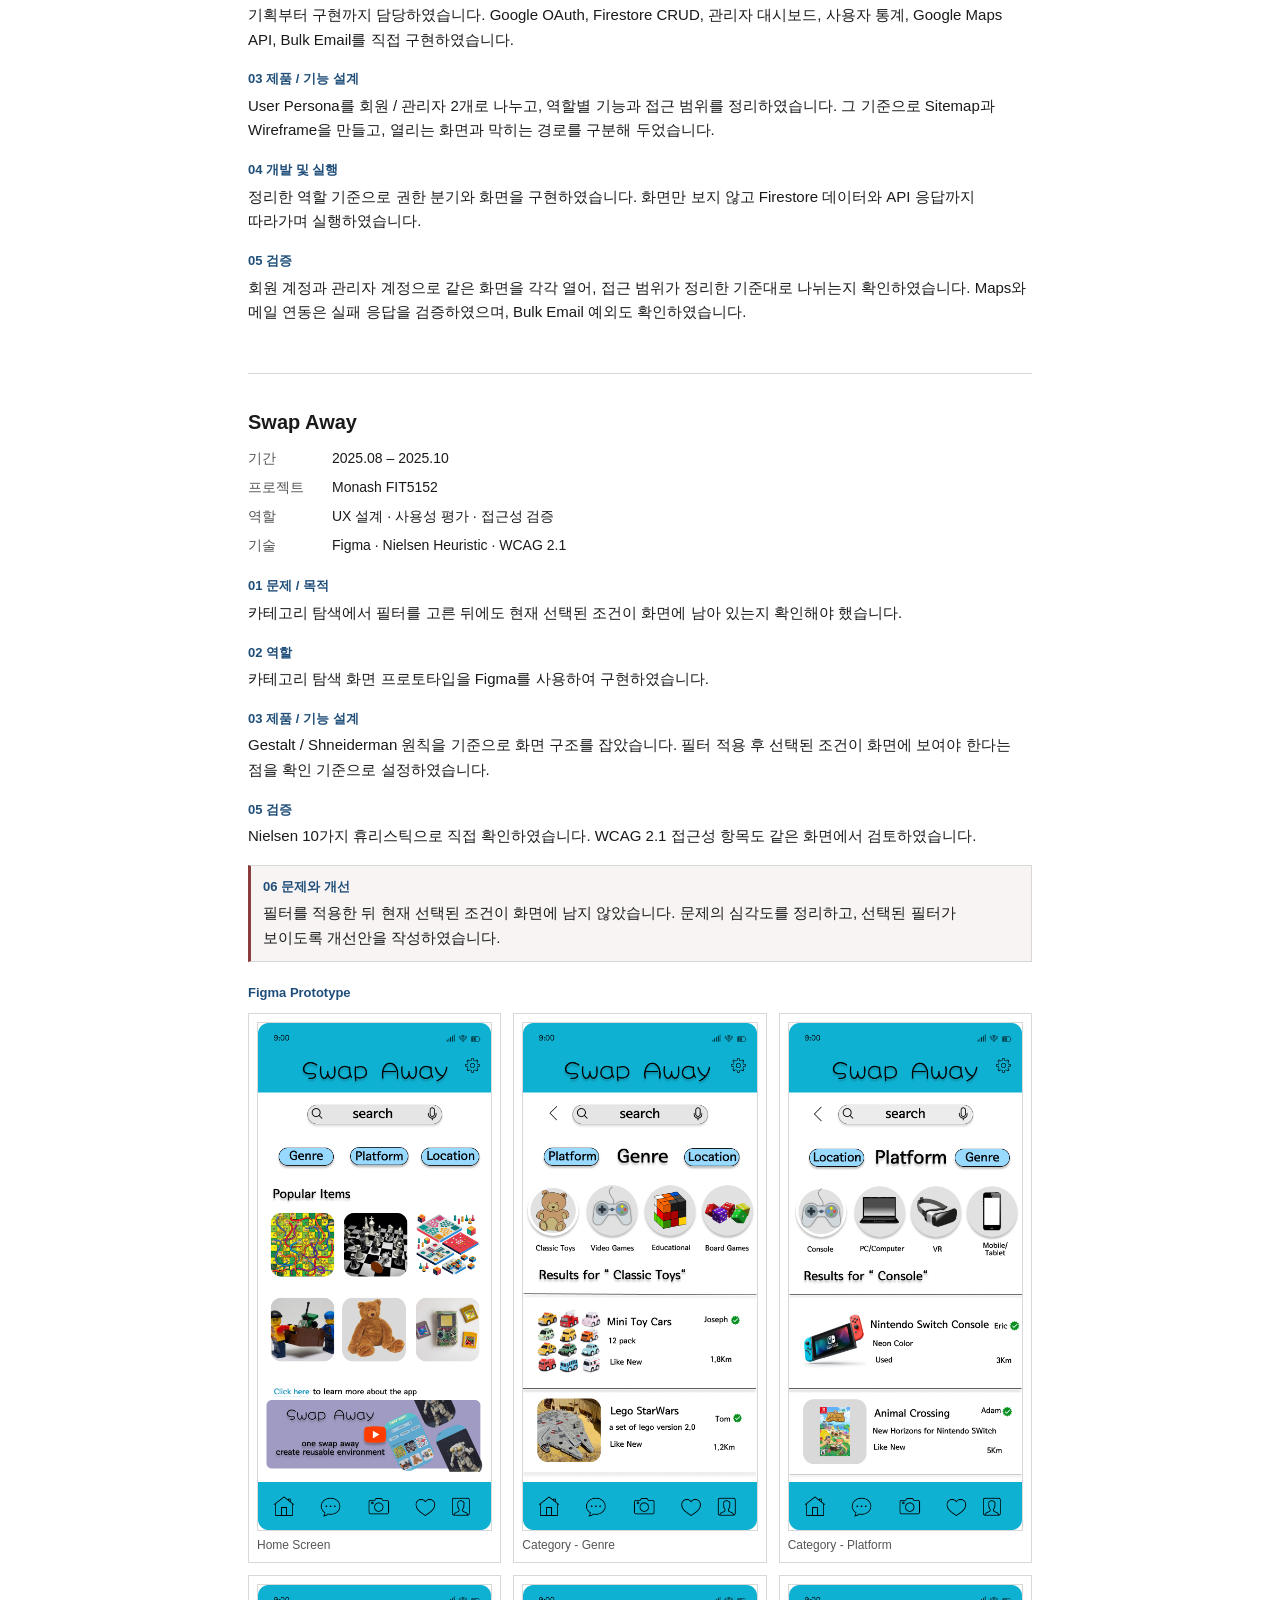
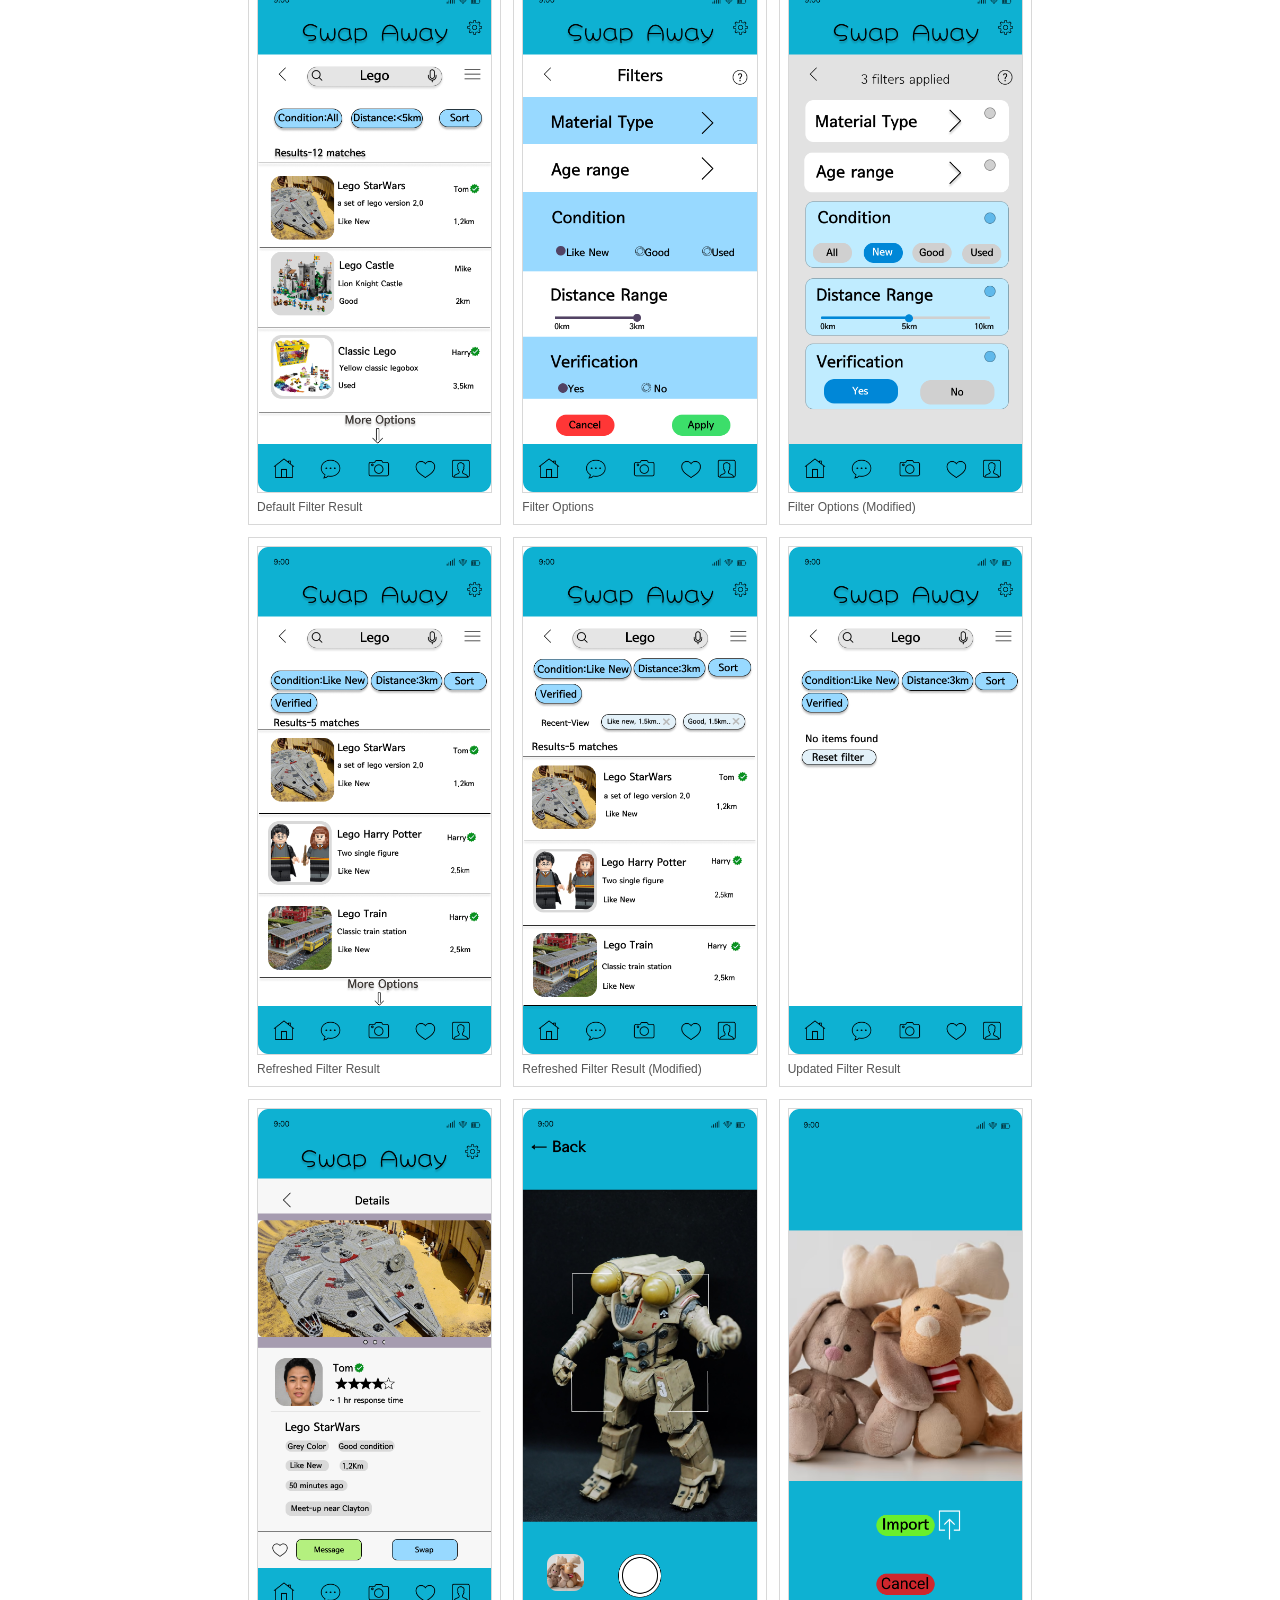
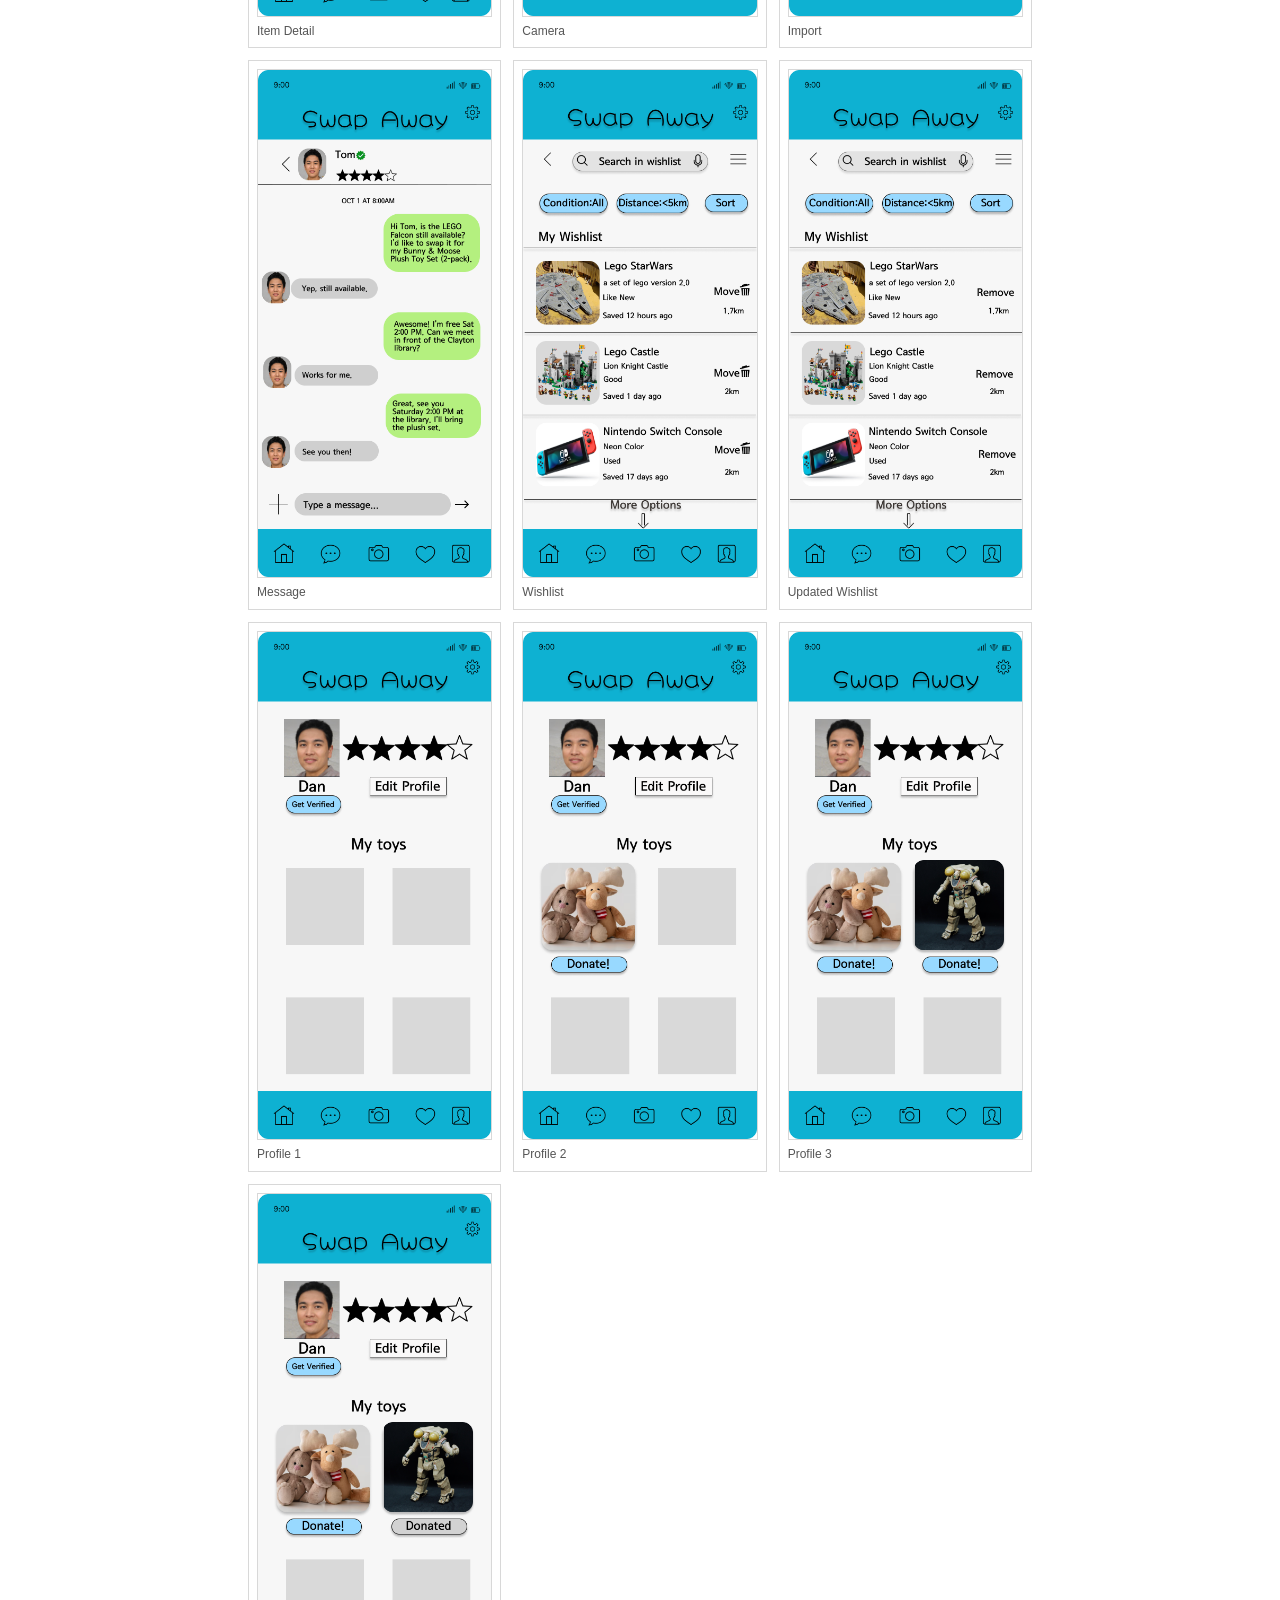
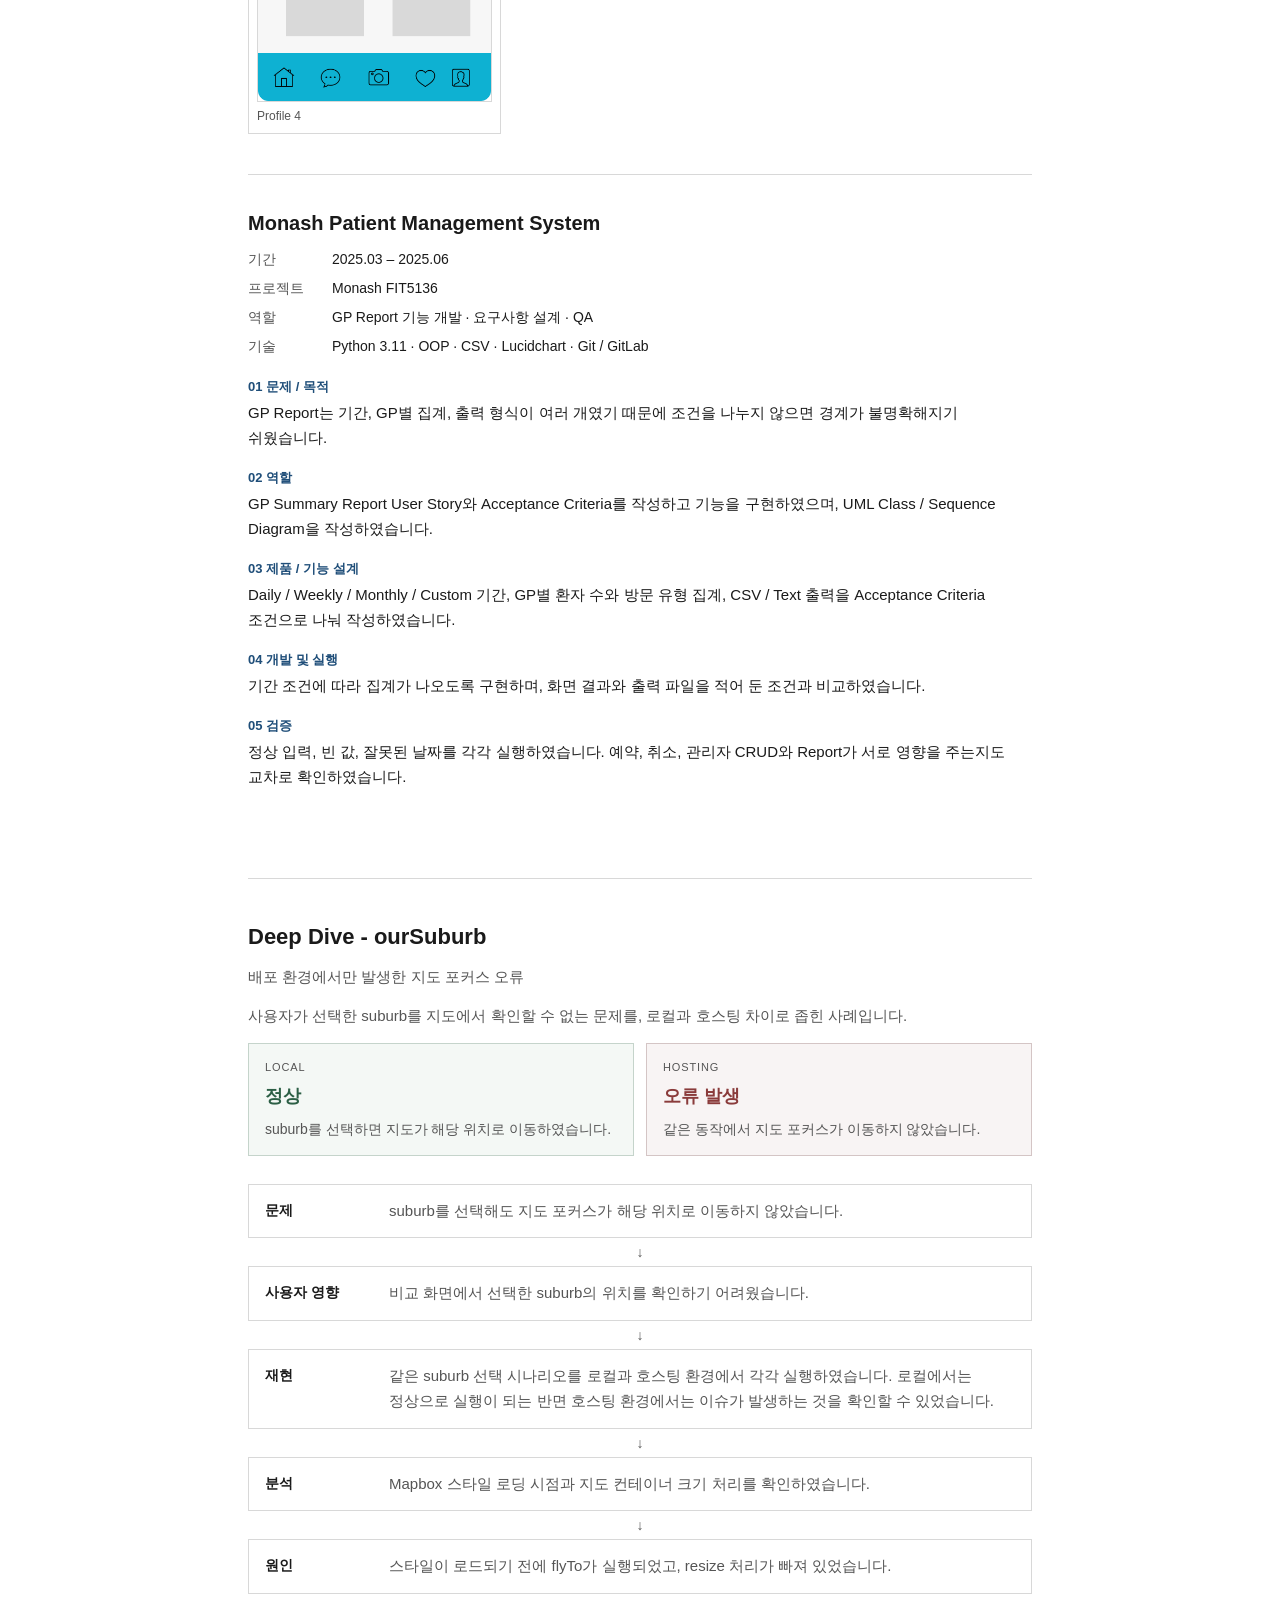
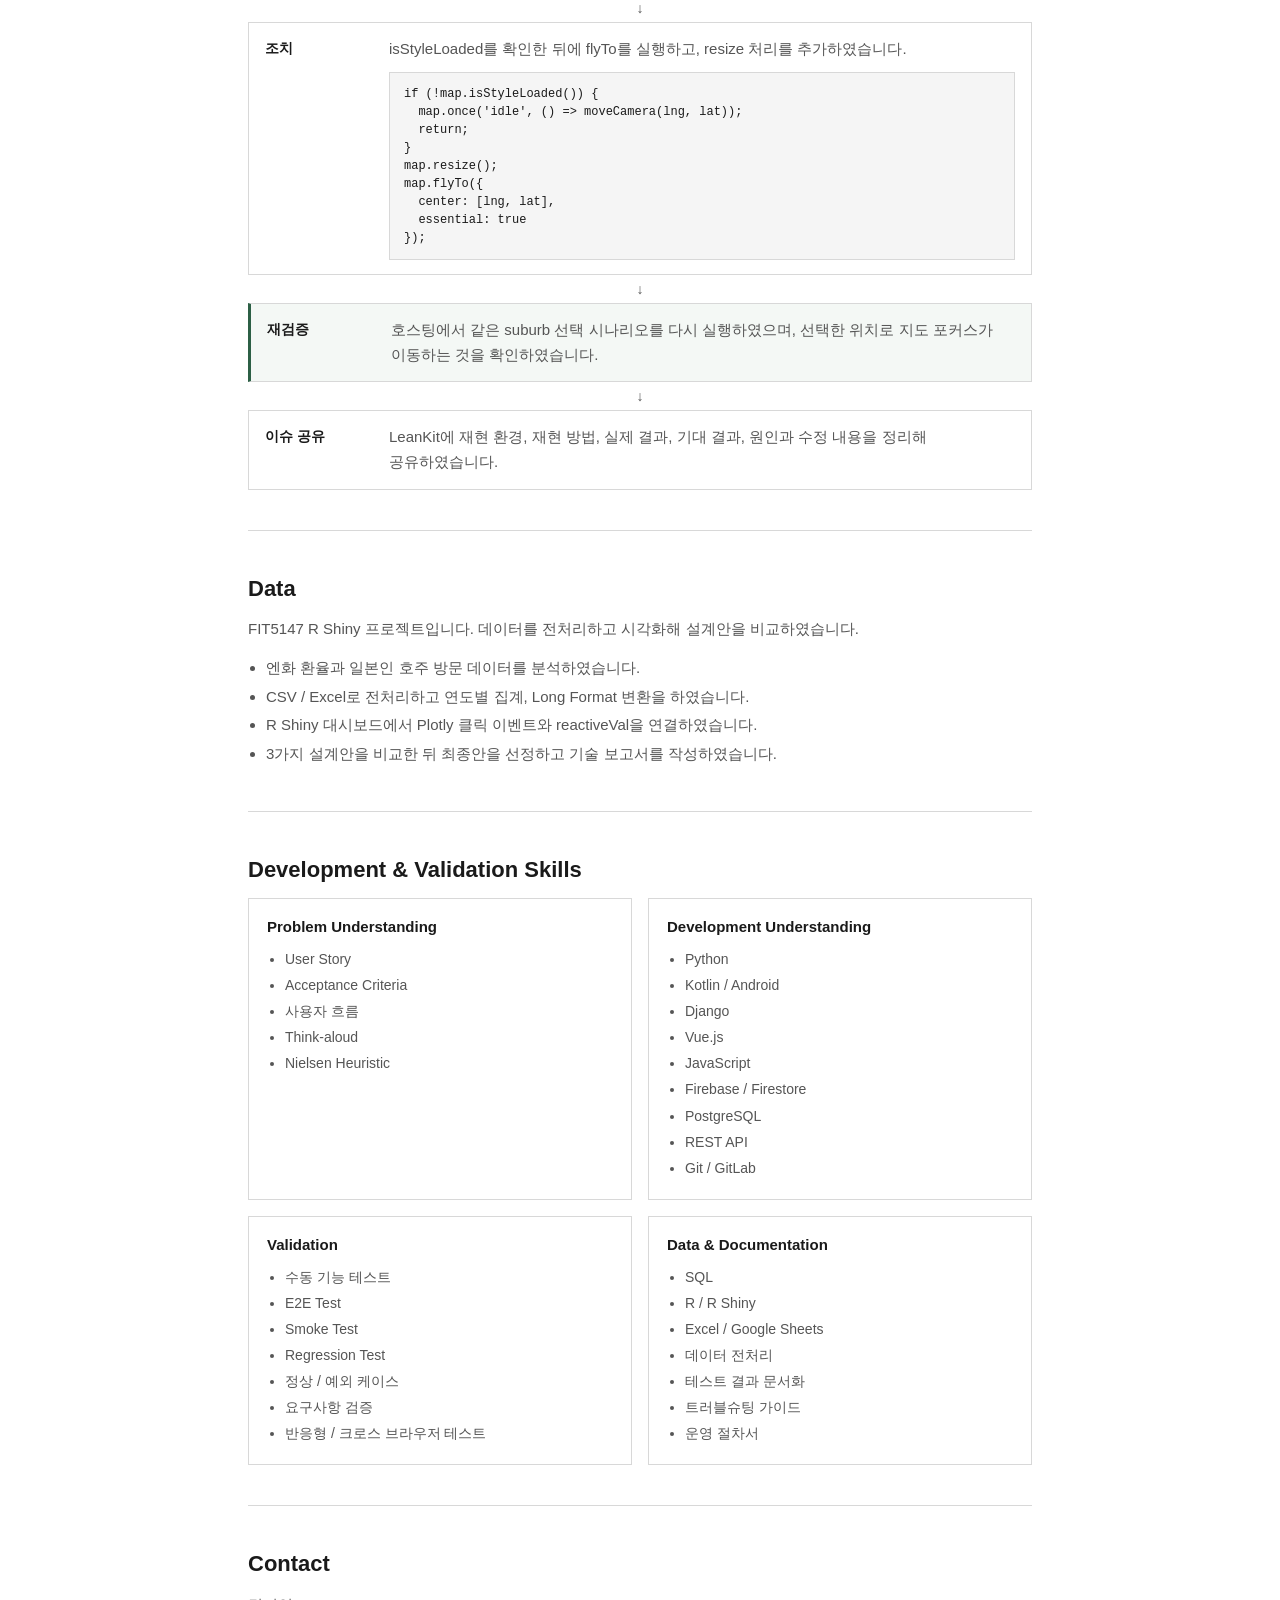
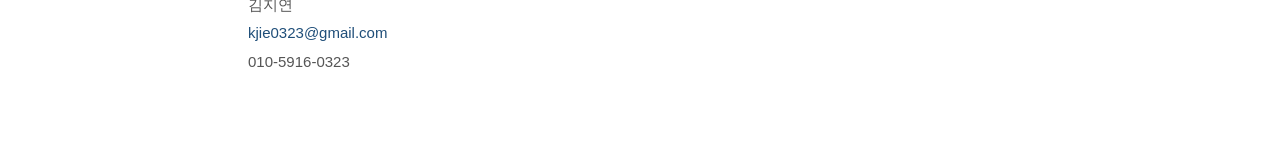
==== commit 87dcc6cf: "Add Figma prototype screens for ourSuburb and Swap Away." ====
--- a/po.html
+++ b/po.html
@@ -130,6 +130,51 @@
           <h4>06 문제와 개선</h4>
           <p>호스팅한 사이트에서 suburb 변경 시 지도의 포커스가 변경되지 않는 이슈가 발생했습니다. 반면, 로컬에서는 이러한 오류가 확인되지 않았습니다.</p>
         </div>
+        <div class="proto">
+          <h4>Figma Prototype</h4>
+          <div class="proto-grid">
+            <figure>
+              <a href="images/prototypes/oursuburb/main-page.png" target="_blank" rel="noopener"><img src="images/prototypes/oursuburb/main-page.png" alt="ourSuburb Main Page"></a>
+              <figcaption>Main Page</figcaption>
+            </figure>
+            <figure>
+              <a href="images/prototypes/oursuburb/personalize-1.png" target="_blank" rel="noopener"><img src="images/prototypes/oursuburb/personalize-1.png" alt="ourSuburb Personalize 1"></a>
+              <figcaption>Personalize 1</figcaption>
+            </figure>
+            <figure>
+              <a href="images/prototypes/oursuburb/personalize-2.png" target="_blank" rel="noopener"><img src="images/prototypes/oursuburb/personalize-2.png" alt="ourSuburb Personalize 2"></a>
+              <figcaption>Personalize 2</figcaption>
+            </figure>
+            <figure>
+              <a href="images/prototypes/oursuburb/personalize-3.png" target="_blank" rel="noopener"><img src="images/prototypes/oursuburb/personalize-3.png" alt="ourSuburb Personalize 3"></a>
+              <figcaption>Personalize 3</figcaption>
+            </figure>
+            <figure>
+              <a href="images/prototypes/oursuburb/compare.png" target="_blank" rel="noopener"><img src="images/prototypes/oursuburb/compare.png" alt="ourSuburb Compare"></a>
+              <figcaption>Compare</figcaption>
+            </figure>
+            <figure>
+              <a href="images/prototypes/oursuburb/map.png" target="_blank" rel="noopener"><img src="images/prototypes/oursuburb/map.png" alt="ourSuburb Map"></a>
+              <figcaption>Map</figcaption>
+            </figure>
+            <figure>
+              <a href="images/prototypes/oursuburb/know-more.png" target="_blank" rel="noopener"><img src="images/prototypes/oursuburb/know-more.png" alt="ourSuburb Know more"></a>
+              <figcaption>Know more</figcaption>
+            </figure>
+            <figure>
+              <a href="images/prototypes/oursuburb/take-action.png" target="_blank" rel="noopener"><img src="images/prototypes/oursuburb/take-action.png" alt="ourSuburb Take action"></a>
+              <figcaption>Take action</figcaption>
+            </figure>
+            <figure>
+              <a href="images/prototypes/oursuburb/trend.png" target="_blank" rel="noopener"><img src="images/prototypes/oursuburb/trend.png" alt="ourSuburb Trend"></a>
+              <figcaption>Trend</figcaption>
+            </figure>
+            <figure>
+              <a href="images/prototypes/oursuburb/event.png" target="_blank" rel="noopener"><img src="images/prototypes/oursuburb/event.png" alt="ourSuburb Event"></a>
+              <figcaption>Event</figcaption>
+            </figure>
+          </div>
+        </div>
         <p class="repo-note">클라우드 호스팅 기간 종료로 현재 서비스 운영은 종료되었으며, 로컬 환경에서 실행 가능합니다.<br>프로젝트 실행 환경 및 상세 일정은 아래 Git Hub 링크를 통해 확인하실 수 있습니다.<br><a href="https://github.com/kjie0323/ourSuburb">https://github.com/kjie0323/ourSuburb</a></p>
       </article>
 
@@ -189,6 +234,87 @@
         <div class="block issue">
           <h4>06 문제와 개선</h4>
           <p>필터를 적용한 뒤 현재 선택된 조건이 화면에 남지 않았습니다. 문제의 심각도를 정리하고, 선택된 필터가 보이도록 개선안을 작성하였습니다.</p>
+        </div>
+        <div class="proto">
+          <h4>Figma Prototype</h4>
+          <div class="proto-grid proto-grid-mobile">
+            <figure>
+              <a href="images/prototypes/swapaway/home-screen.png" target="_blank" rel="noopener"><img src="images/prototypes/swapaway/home-screen.png" alt="Swap Away Home Screen"></a>
+              <figcaption>Home Screen</figcaption>
+            </figure>
+            <figure>
+              <a href="images/prototypes/swapaway/category-genre.png" target="_blank" rel="noopener"><img src="images/prototypes/swapaway/category-genre.png" alt="Swap Away Category Genre"></a>
+              <figcaption>Category - Genre</figcaption>
+            </figure>
+            <figure>
+              <a href="images/prototypes/swapaway/category-platform.png" target="_blank" rel="noopener"><img src="images/prototypes/swapaway/category-platform.png" alt="Swap Away Category Platform"></a>
+              <figcaption>Category - Platform</figcaption>
+            </figure>
+            <figure>
+              <a href="images/prototypes/swapaway/default-filter-resultpage.png" target="_blank" rel="noopener"><img src="images/prototypes/swapaway/default-filter-resultpage.png" alt="Swap Away Default Filter Result"></a>
+              <figcaption>Default Filter Result</figcaption>
+            </figure>
+            <figure>
+              <a href="images/prototypes/swapaway/detail-filter-options.png" target="_blank" rel="noopener"><img src="images/prototypes/swapaway/detail-filter-options.png" alt="Swap Away Filter Options"></a>
+              <figcaption>Filter Options</figcaption>
+            </figure>
+            <figure>
+              <a href="images/prototypes/swapaway/detail-filter-options-modified.png" target="_blank" rel="noopener"><img src="images/prototypes/swapaway/detail-filter-options-modified.png" alt="Swap Away Filter Options Modified"></a>
+              <figcaption>Filter Options (Modified)</figcaption>
+            </figure>
+            <figure>
+              <a href="images/prototypes/swapaway/refreshed-filter-resultpage.png" target="_blank" rel="noopener"><img src="images/prototypes/swapaway/refreshed-filter-resultpage.png" alt="Swap Away Refreshed Filter Result"></a>
+              <figcaption>Refreshed Filter Result</figcaption>
+            </figure>
+            <figure>
+              <a href="images/prototypes/swapaway/refreshed-filter-resultpage-modify.png" target="_blank" rel="noopener"><img src="images/prototypes/swapaway/refreshed-filter-resultpage-modify.png" alt="Swap Away Refreshed Filter Result Modified"></a>
+              <figcaption>Refreshed Filter Result (Modified)</figcaption>
+            </figure>
+            <figure>
+              <a href="images/prototypes/swapaway/updated-refreshed-filter-resultpage.png" target="_blank" rel="noopener"><img src="images/prototypes/swapaway/updated-refreshed-filter-resultpage.png" alt="Swap Away Updated Filter Result"></a>
+              <figcaption>Updated Filter Result</figcaption>
+            </figure>
+            <figure>
+              <a href="images/prototypes/swapaway/item-detail-page.png" target="_blank" rel="noopener"><img src="images/prototypes/swapaway/item-detail-page.png" alt="Swap Away Item Detail"></a>
+              <figcaption>Item Detail</figcaption>
+            </figure>
+            <figure>
+              <a href="images/prototypes/swapaway/camera-function.png" target="_blank" rel="noopener"><img src="images/prototypes/swapaway/camera-function.png" alt="Swap Away Camera"></a>
+              <figcaption>Camera</figcaption>
+            </figure>
+            <figure>
+              <a href="images/prototypes/swapaway/import.png" target="_blank" rel="noopener"><img src="images/prototypes/swapaway/import.png" alt="Swap Away Import"></a>
+              <figcaption>Import</figcaption>
+            </figure>
+            <figure>
+              <a href="images/prototypes/swapaway/message-page.png" target="_blank" rel="noopener"><img src="images/prototypes/swapaway/message-page.png" alt="Swap Away Message"></a>
+              <figcaption>Message</figcaption>
+            </figure>
+            <figure>
+              <a href="images/prototypes/swapaway/my-wishlist-page.png" target="_blank" rel="noopener"><img src="images/prototypes/swapaway/my-wishlist-page.png" alt="Swap Away Wishlist"></a>
+              <figcaption>Wishlist</figcaption>
+            </figure>
+            <figure>
+              <a href="images/prototypes/swapaway/updated-my-wishlist-page.png" target="_blank" rel="noopener"><img src="images/prototypes/swapaway/updated-my-wishlist-page.png" alt="Swap Away Updated Wishlist"></a>
+              <figcaption>Updated Wishlist</figcaption>
+            </figure>
+            <figure>
+              <a href="images/prototypes/swapaway/profile-1.png" target="_blank" rel="noopener"><img src="images/prototypes/swapaway/profile-1.png" alt="Swap Away Profile 1"></a>
+              <figcaption>Profile 1</figcaption>
+            </figure>
+            <figure>
+              <a href="images/prototypes/swapaway/profile-2.png" target="_blank" rel="noopener"><img src="images/prototypes/swapaway/profile-2.png" alt="Swap Away Profile 2"></a>
+              <figcaption>Profile 2</figcaption>
+            </figure>
+            <figure>
+              <a href="images/prototypes/swapaway/profile-3.png" target="_blank" rel="noopener"><img src="images/prototypes/swapaway/profile-3.png" alt="Swap Away Profile 3"></a>
+              <figcaption>Profile 3</figcaption>
+            </figure>
+            <figure>
+              <a href="images/prototypes/swapaway/profile-4.png" target="_blank" rel="noopener"><img src="images/prototypes/swapaway/profile-4.png" alt="Swap Away Profile 4"></a>
+              <figcaption>Profile 4</figcaption>
+            </figure>
+          </div>
         </div>
       </article>
 
--- a/po.css
+++ b/po.css
@@ -233,6 +233,48 @@
   overflow-wrap: anywhere;
 }
 
+.proto {
+  margin: 20px 0 8px;
+}
+
+.proto h4 {
+  margin: 0 0 10px;
+  font-size: 13px;
+  font-weight: 700;
+  color: var(--accent);
+}
+
+.proto-grid {
+  display: grid;
+  grid-template-columns: 1fr 1fr;
+  gap: 12px;
+}
+
+.proto-grid-mobile {
+  grid-template-columns: repeat(3, minmax(0, 1fr));
+}
+
+.proto-grid figure {
+  margin: 0;
+  border: 1px solid var(--line);
+  padding: 8px;
+  background: #fff;
+}
+
+.proto-grid img {
+  display: block;
+  width: 100%;
+  height: auto;
+  border: 1px solid var(--line);
+}
+
+.proto-grid figcaption {
+  margin: 6px 0 0;
+  font-size: 12px;
+  color: var(--muted);
+  line-height: 1.4;
+}
+
 .env {
   display: grid;
   grid-template-columns: 1fr 1fr;
@@ -415,6 +457,9 @@
 
   .skill-grid { gap: 10px; }
   .skill-box { padding: 10px 12px; }
+  .proto-grid { grid-template-columns: 1fr 1fr; }
+  .proto-grid-mobile { grid-template-columns: repeat(3, minmax(0, 1fr)); }
+  .proto-grid figure { break-inside: avoid; }
 }
 
 @media (max-width: 800px) {
@@ -450,5 +495,7 @@
   }
   .flow-arrow { padding-left: 0; }
   .skill-grid { grid-template-columns: 1fr; gap: 16px; }
+  .proto-grid,
+  .proto-grid-mobile { grid-template-columns: 1fr 1fr; }
   .meta { grid-template-columns: 56px 1fr; }
 }
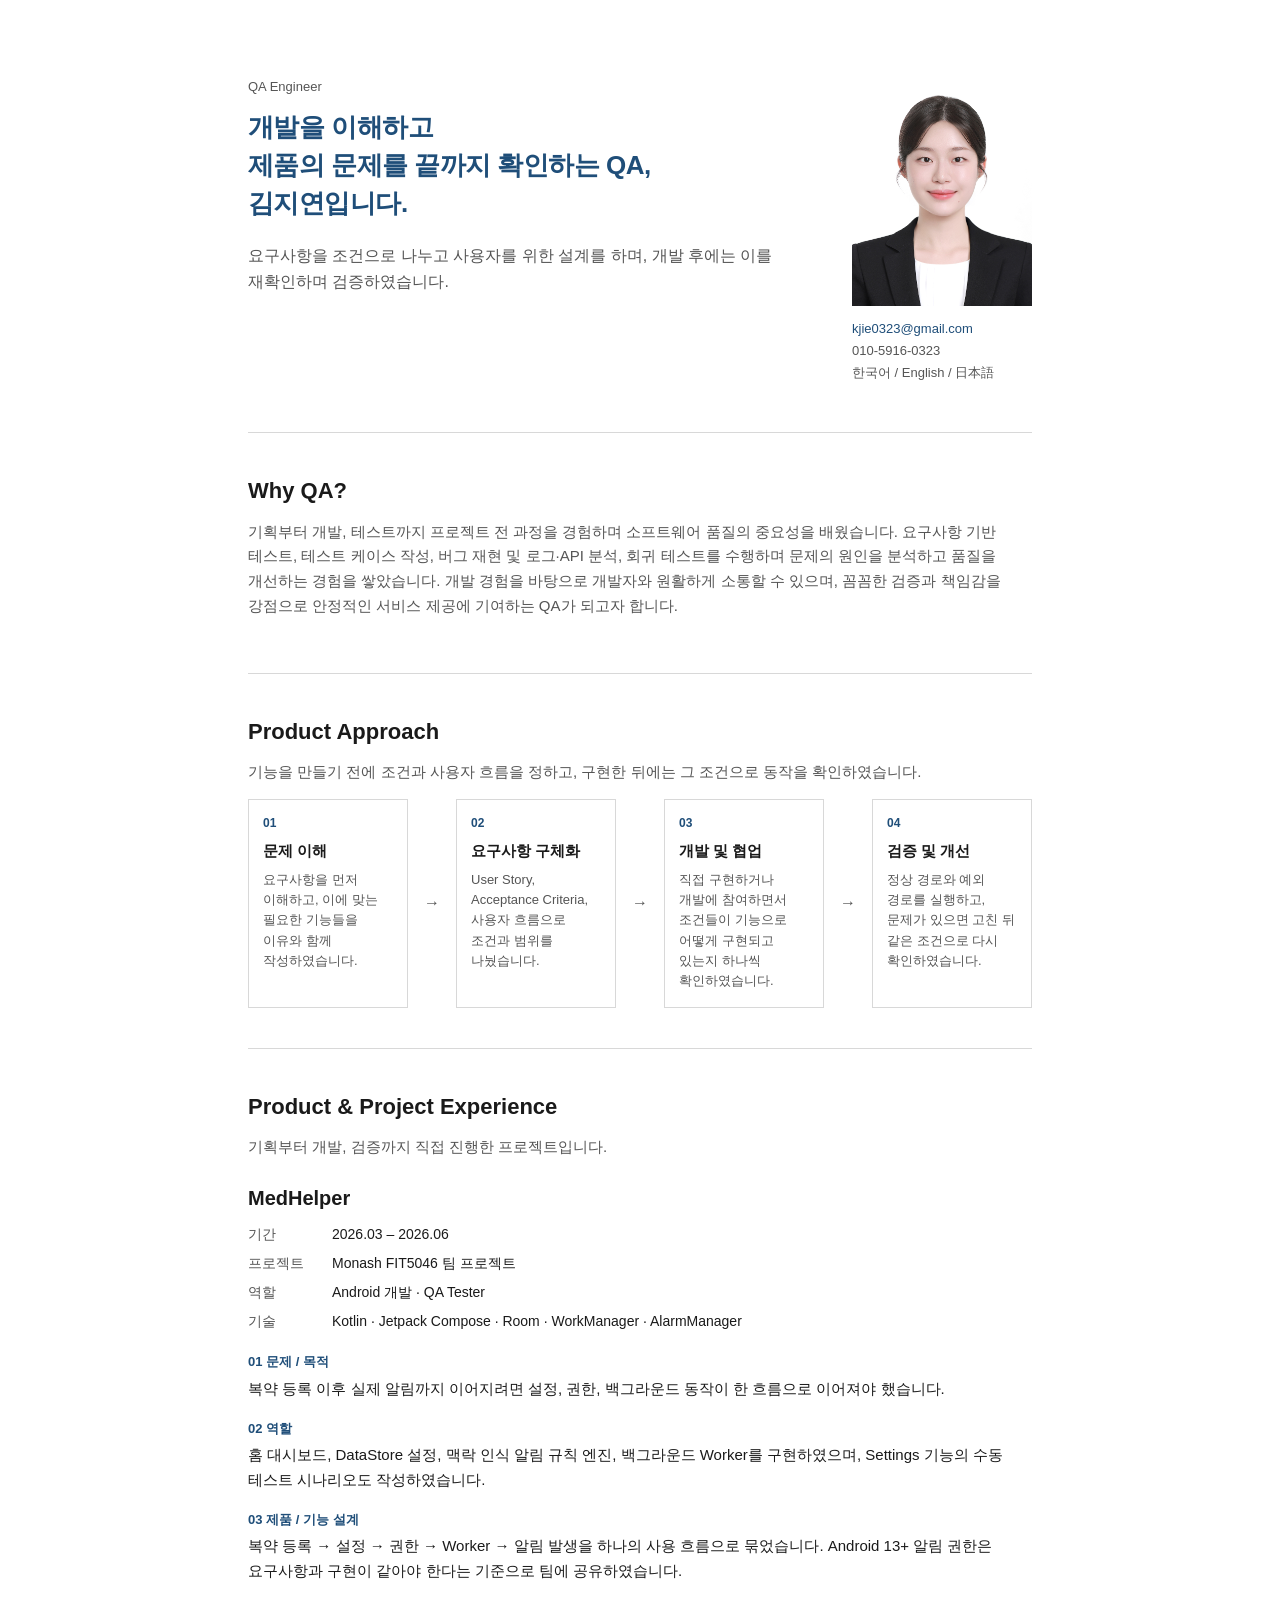
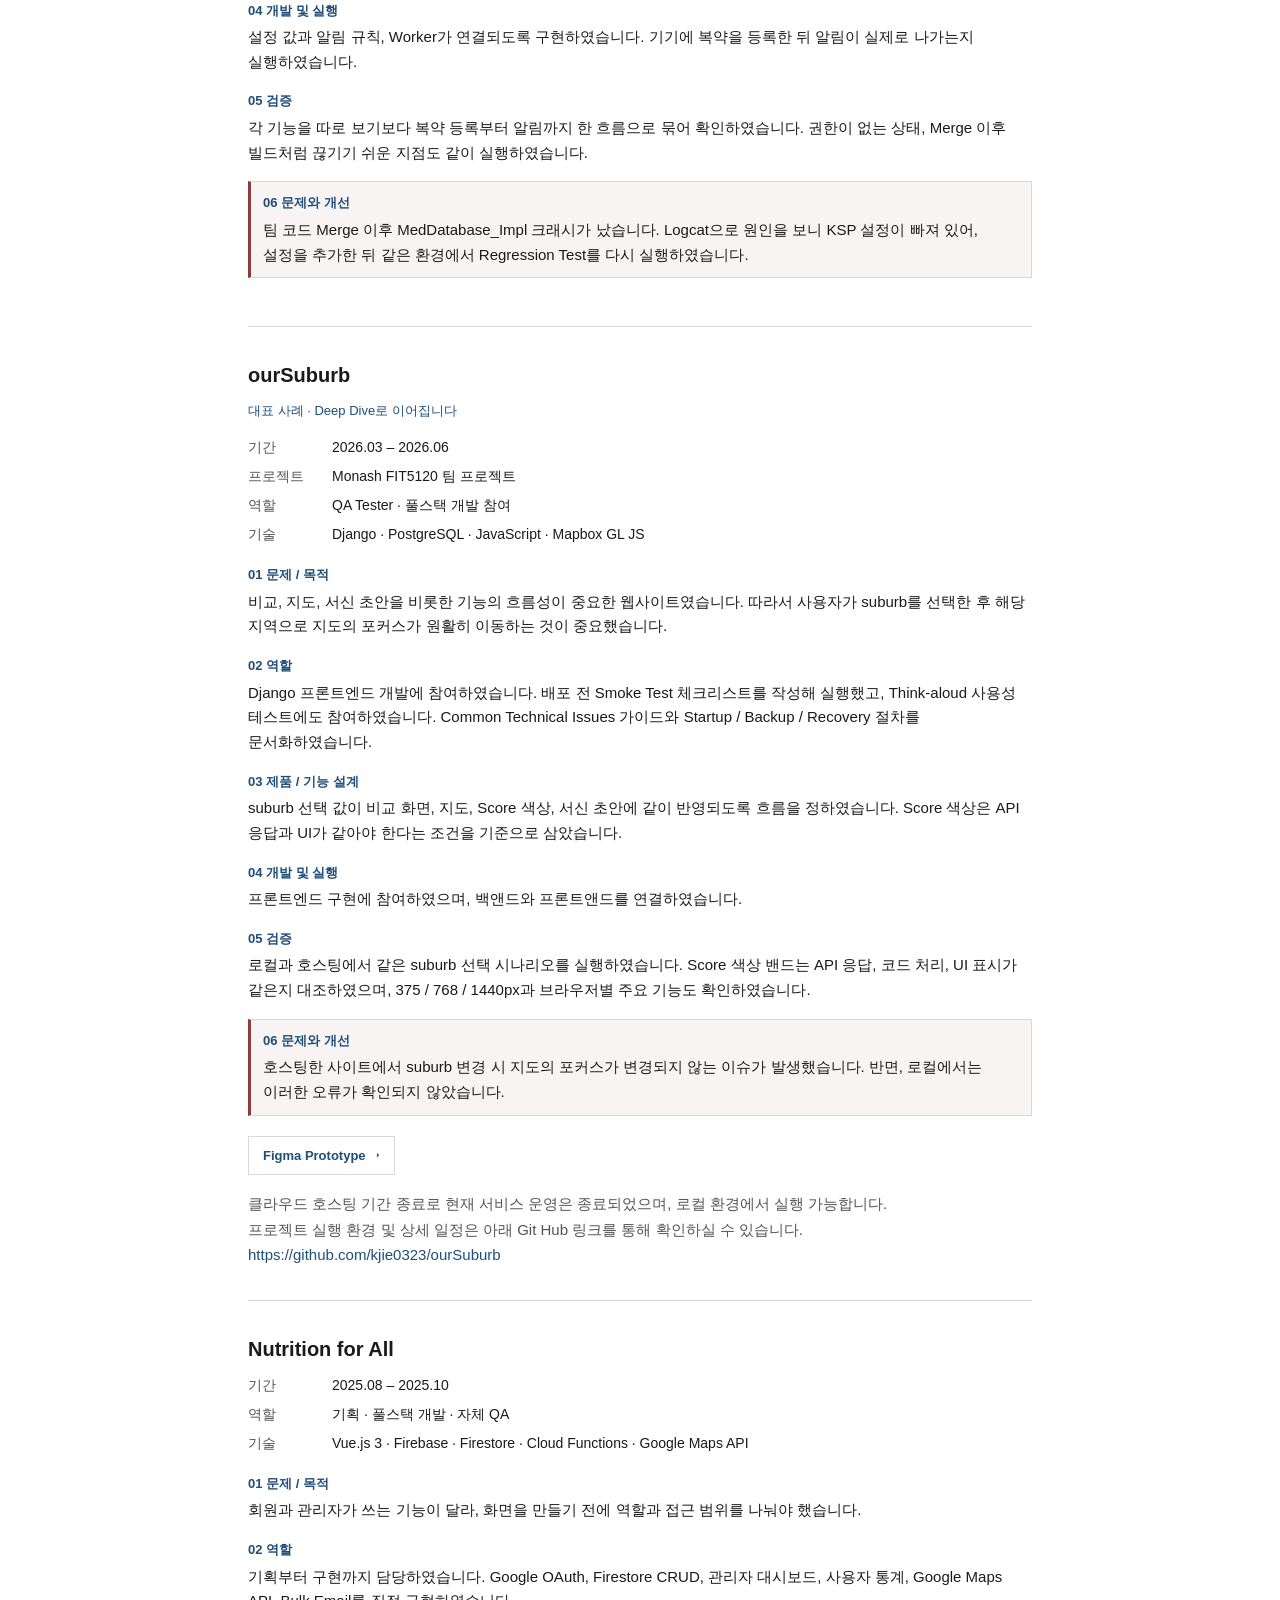
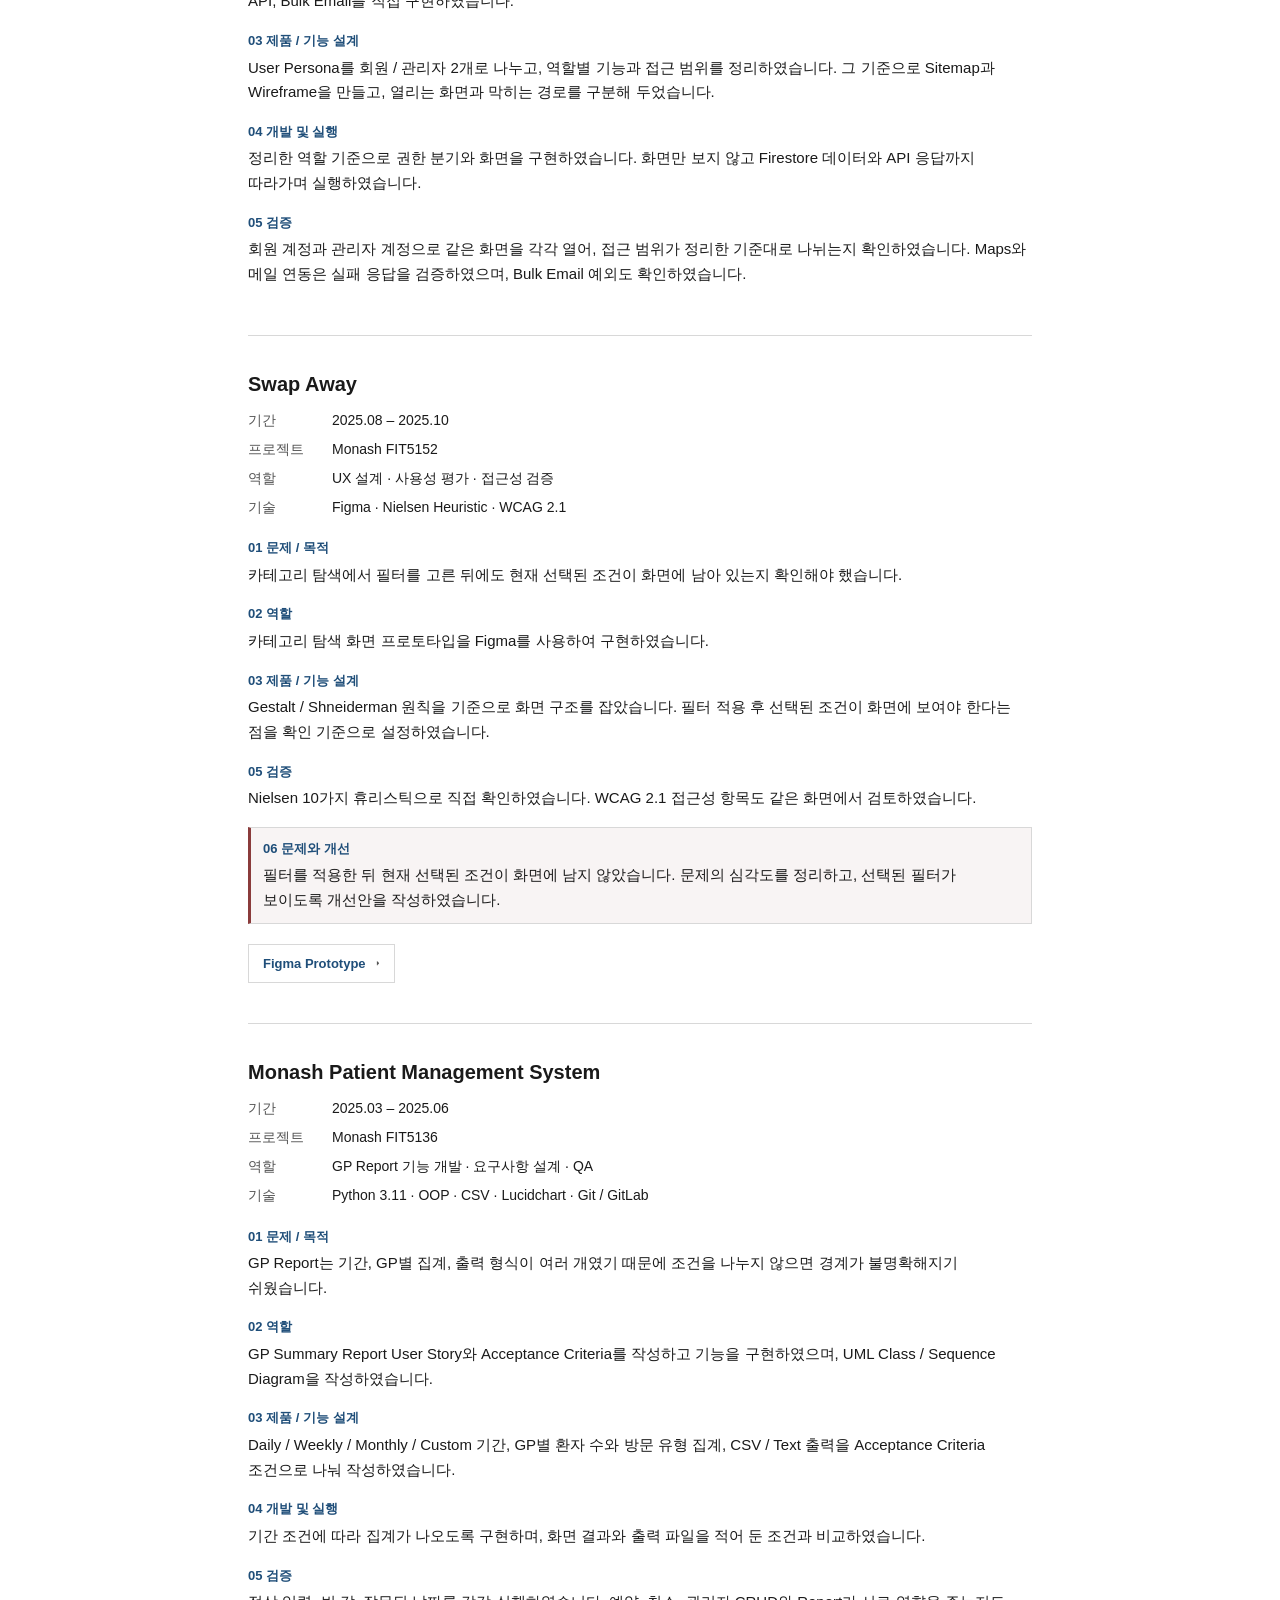
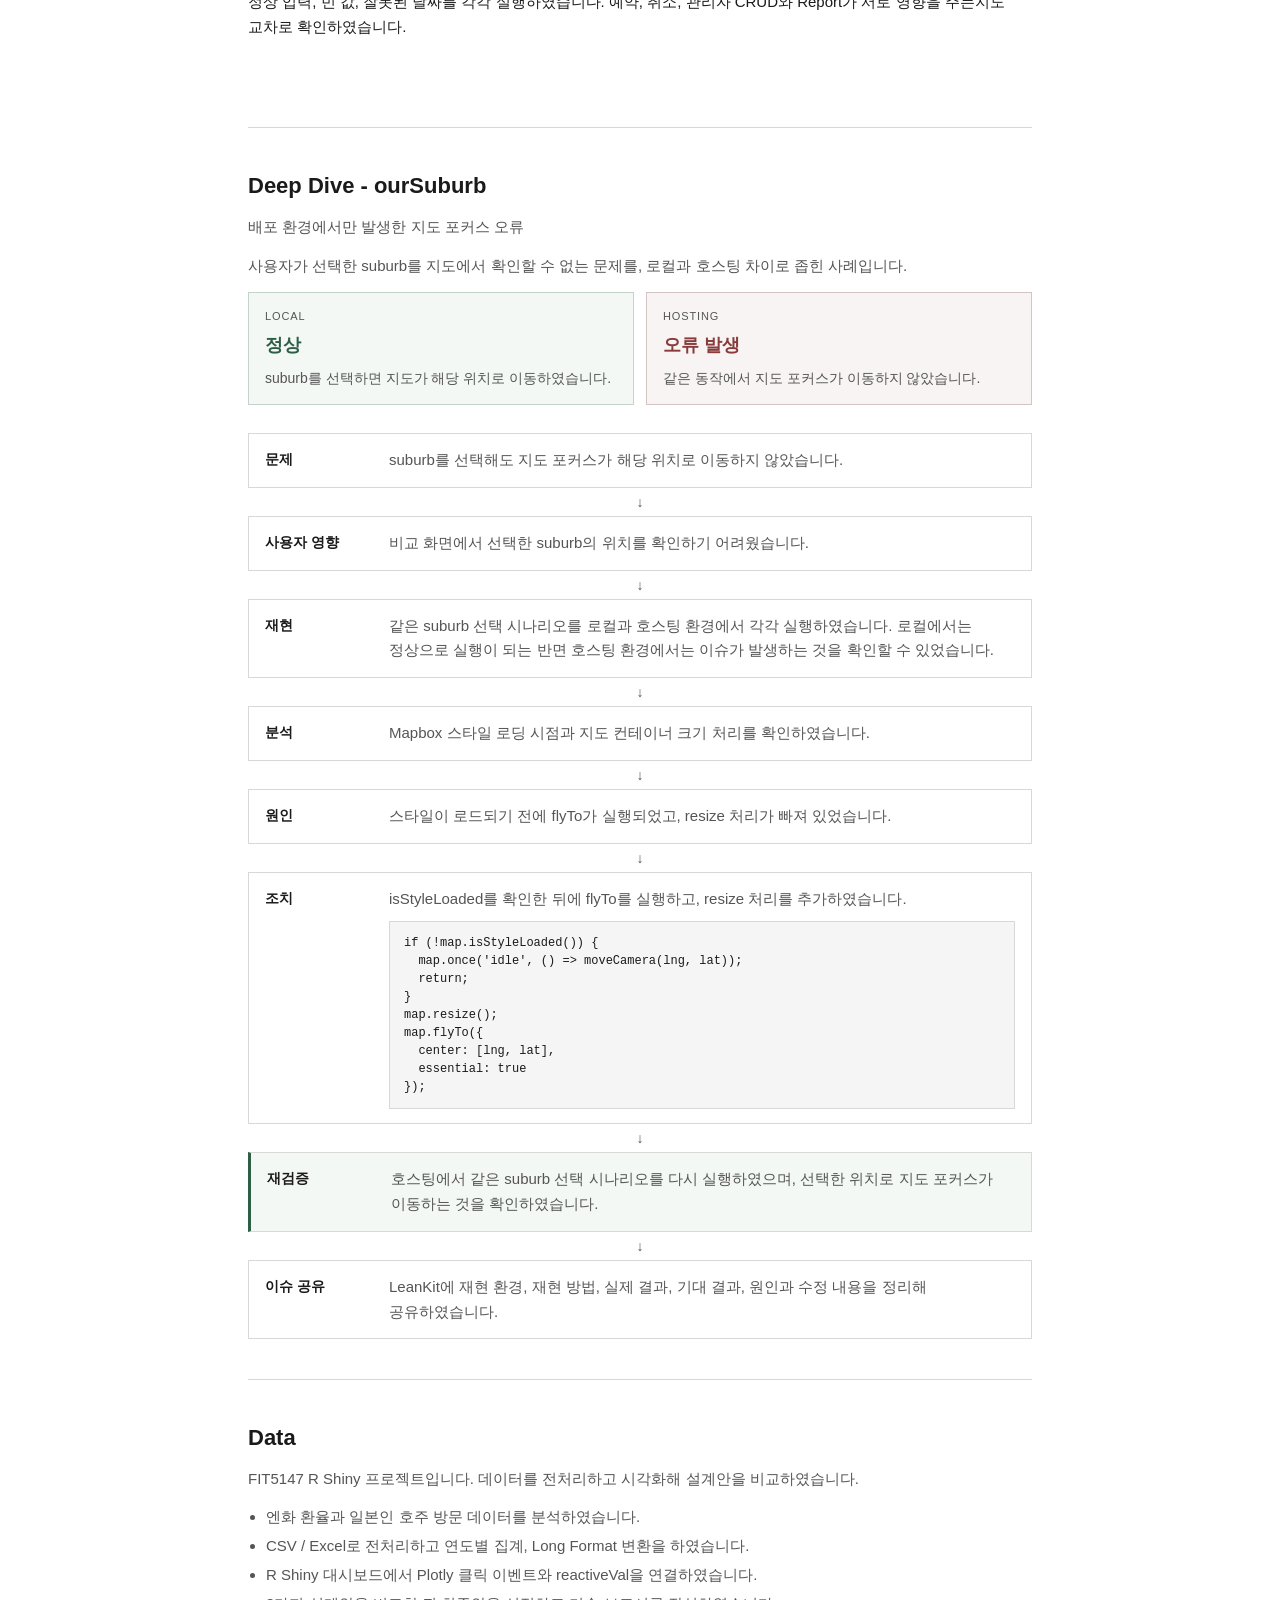
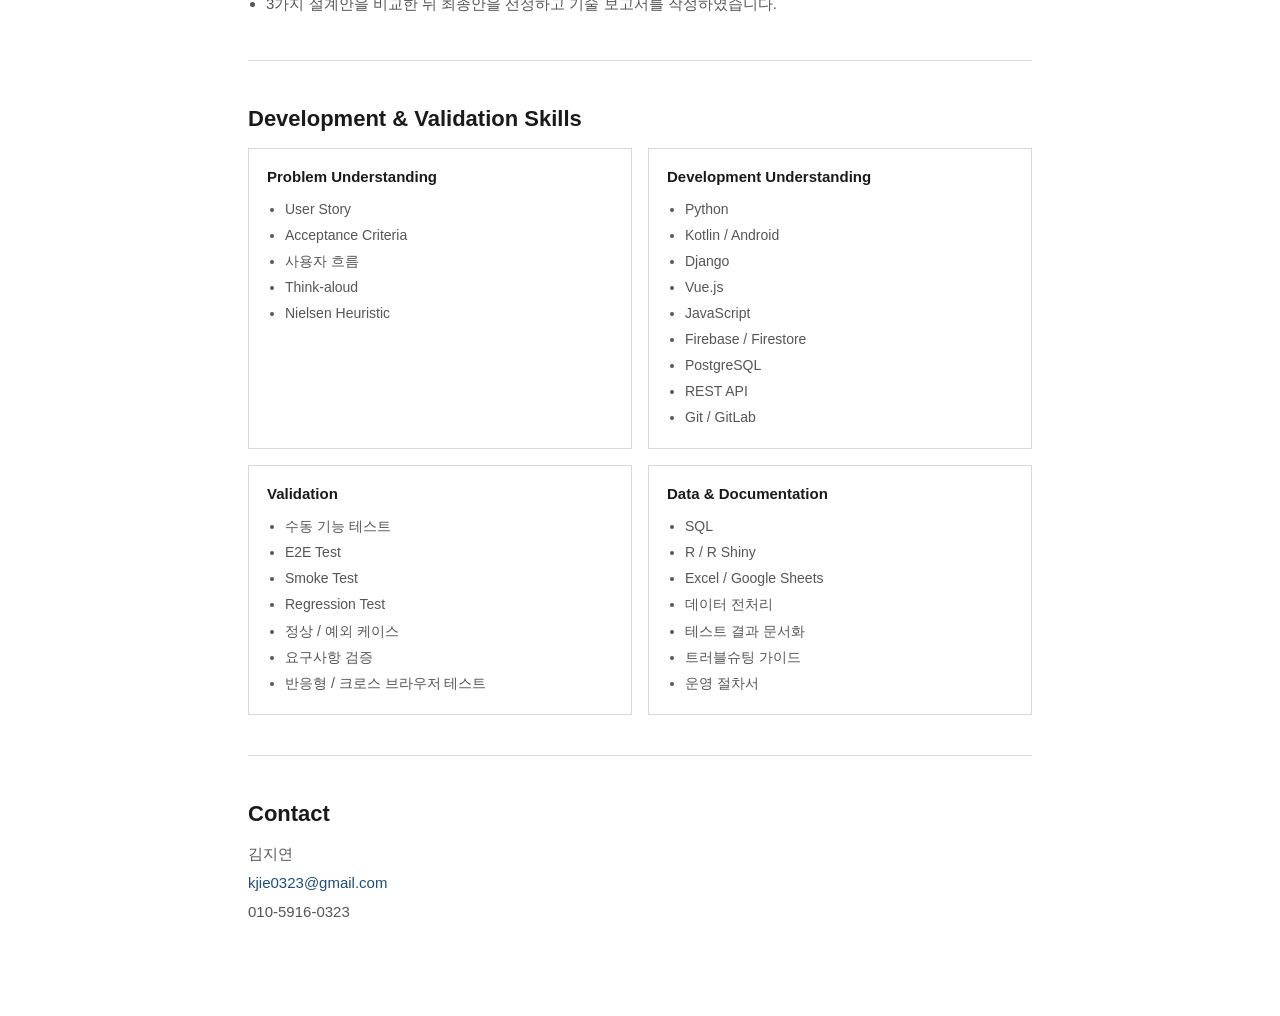
==== commit f5e2d76f: "Hide Figma prototypes behind a toggle button." ====
--- a/po.html
+++ b/po.html
@@ -130,8 +130,8 @@
           <h4>06 문제와 개선</h4>
           <p>호스팅한 사이트에서 suburb 변경 시 지도의 포커스가 변경되지 않는 이슈가 발생했습니다. 반면, 로컬에서는 이러한 오류가 확인되지 않았습니다.</p>
         </div>
-        <div class="proto">
-          <h4>Figma Prototype</h4>
+        <details class="proto">
+          <summary>Figma Prototype</summary>
           <div class="proto-grid">
             <figure>
               <a href="images/prototypes/oursuburb/main-page.png" target="_blank" rel="noopener"><img src="images/prototypes/oursuburb/main-page.png" alt="ourSuburb Main Page"></a>
@@ -174,7 +174,7 @@
               <figcaption>Event</figcaption>
             </figure>
           </div>
-        </div>
+        </details>
         <p class="repo-note">클라우드 호스팅 기간 종료로 현재 서비스 운영은 종료되었으며, 로컬 환경에서 실행 가능합니다.<br>프로젝트 실행 환경 및 상세 일정은 아래 Git Hub 링크를 통해 확인하실 수 있습니다.<br><a href="https://github.com/kjie0323/ourSuburb">https://github.com/kjie0323/ourSuburb</a></p>
       </article>
 
@@ -235,8 +235,8 @@
           <h4>06 문제와 개선</h4>
           <p>필터를 적용한 뒤 현재 선택된 조건이 화면에 남지 않았습니다. 문제의 심각도를 정리하고, 선택된 필터가 보이도록 개선안을 작성하였습니다.</p>
         </div>
-        <div class="proto">
-          <h4>Figma Prototype</h4>
+        <details class="proto">
+          <summary>Figma Prototype</summary>
           <div class="proto-grid proto-grid-mobile">
             <figure>
               <a href="images/prototypes/swapaway/home-screen.png" target="_blank" rel="noopener"><img src="images/prototypes/swapaway/home-screen.png" alt="Swap Away Home Screen"></a>
@@ -315,7 +315,7 @@
               <figcaption>Profile 4</figcaption>
             </figure>
           </div>
-        </div>
+        </details>
       </article>
 
       <article class="project">
--- a/po.css
+++ b/po.css
@@ -237,17 +237,50 @@
   margin: 20px 0 8px;
 }
 
-.proto h4 {
-  margin: 0 0 10px;
+.proto summary {
+  display: inline-flex;
+  align-items: center;
+  gap: 8px;
+  list-style: none;
+  cursor: pointer;
+  padding: 8px 14px;
+  border: 1px solid var(--line);
+  background: #fff;
+  color: var(--accent);
   font-size: 13px;
   font-weight: 700;
-  color: var(--accent);
+  user-select: none;
+}
+
+.proto summary::-webkit-details-marker {
+  display: none;
+}
+
+.proto summary::marker {
+  content: "";
+}
+
+.proto summary::after {
+  content: "▾";
+  font-size: 11px;
+  font-weight: 400;
+  color: var(--muted);
+  transform: rotate(-90deg);
+}
+
+.proto[open] summary {
+  background: var(--code-bg);
+}
+
+.proto[open] summary::after {
+  transform: none;
 }
 
 .proto-grid {
   display: grid;
   grid-template-columns: 1fr 1fr;
   gap: 12px;
+  margin-top: 12px;
 }
 
 .proto-grid-mobile {
